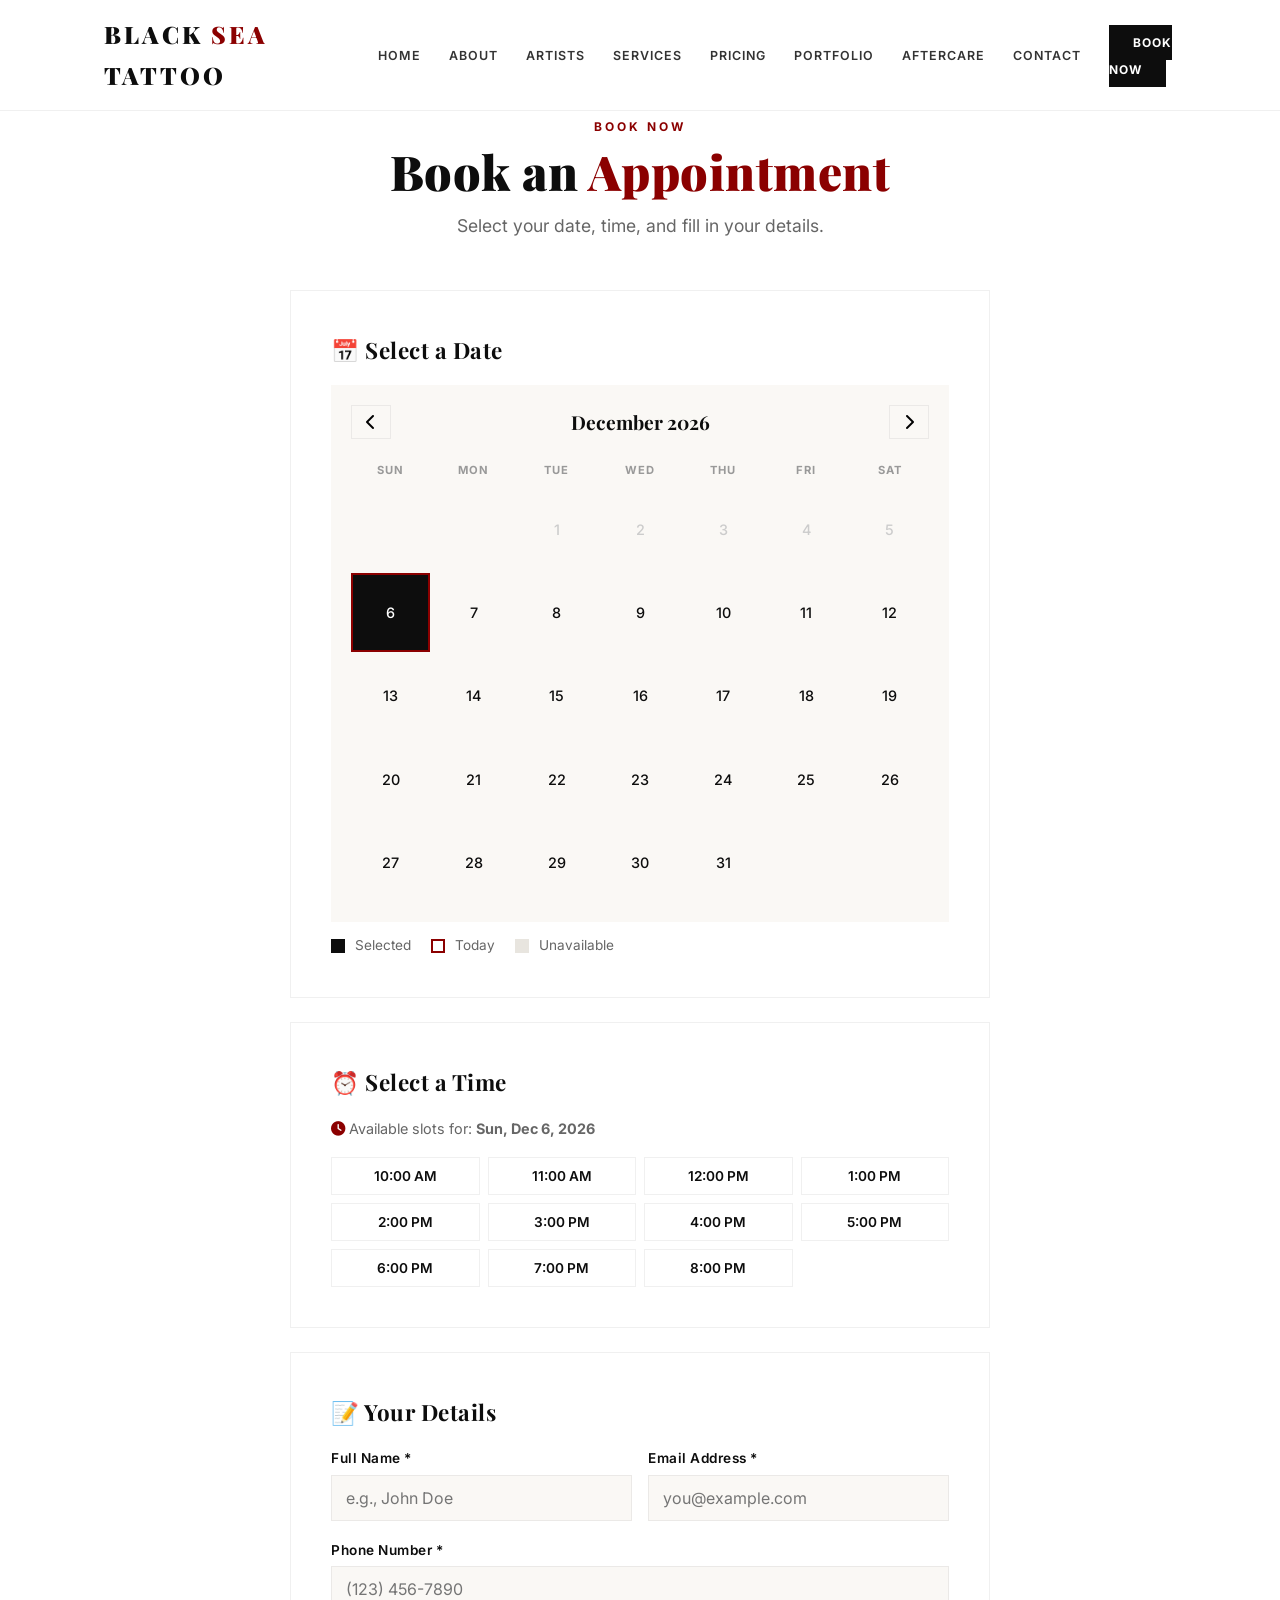
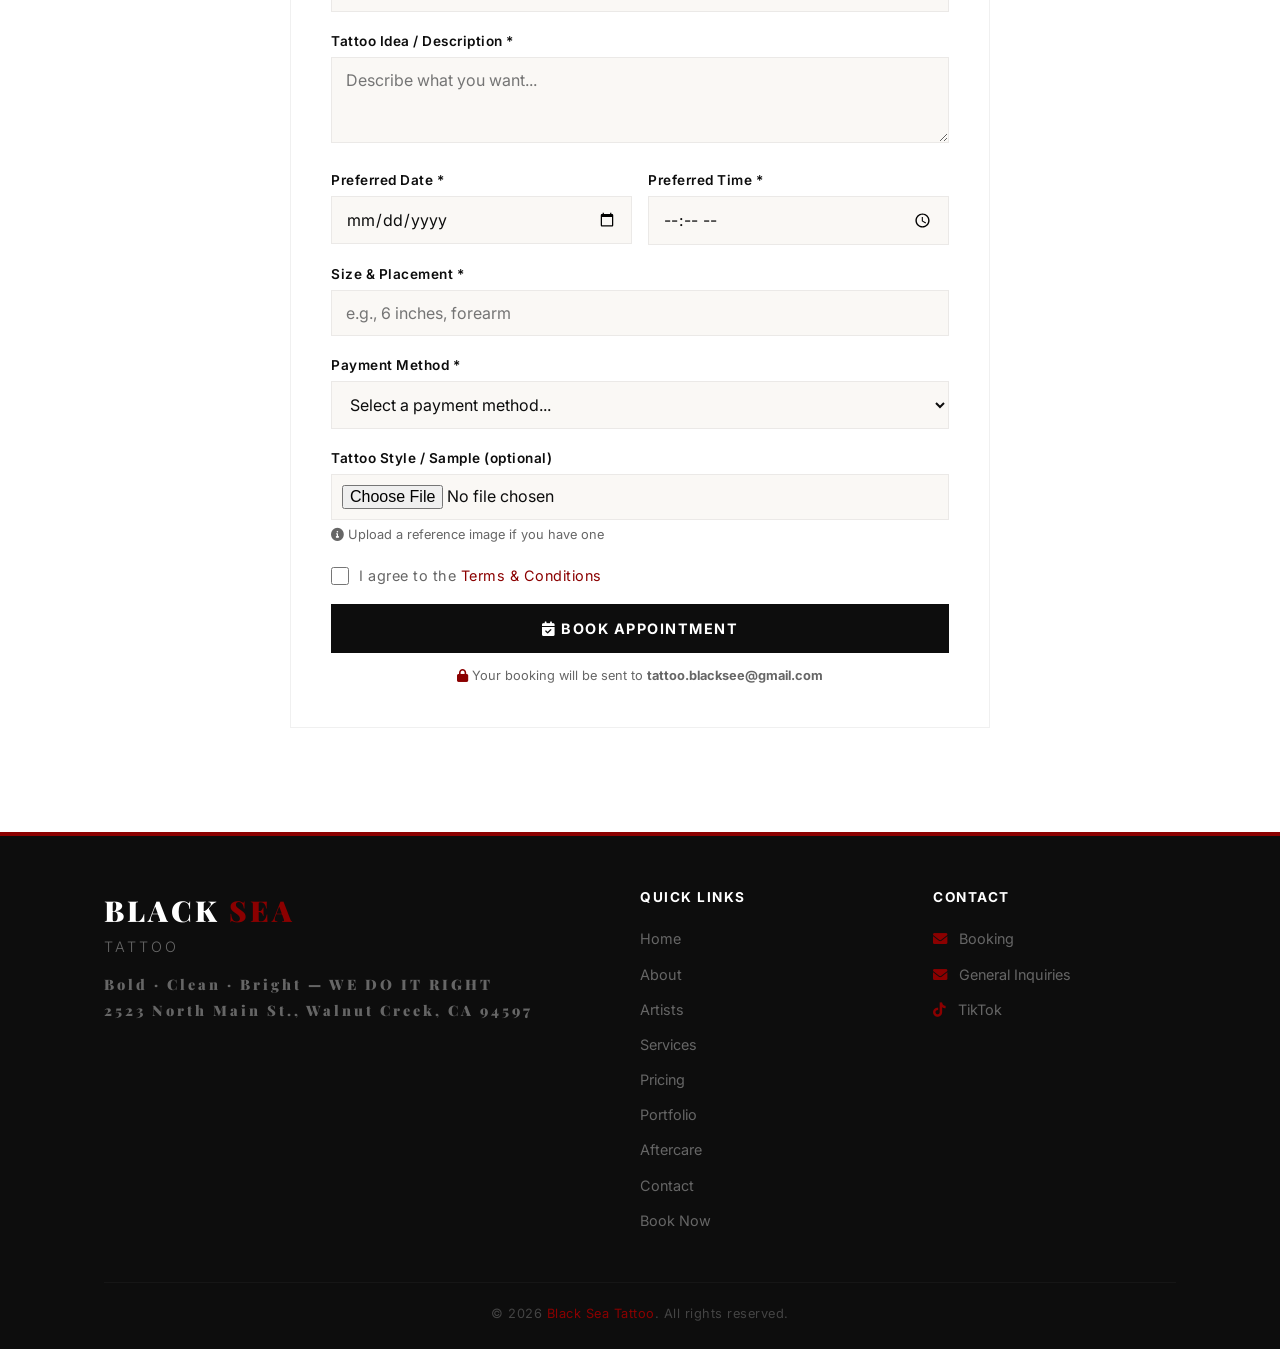
==== booking.html @ 34d273ac "Initial commit via Netlify [skip ci]" ====
<!DOCTYPE html>
<html lang="en">
<head>
    <meta charset="UTF-8" />
    <meta name="viewport" content="width=device-width, initial-scale=1.0" />
    <title>Black Sea Tattoo — Book Appointment</title>
    <link rel="stylesheet" href="https://cdnjs.cloudflare.com/ajax/libs/font-awesome/6.0.0-beta3/css/all.min.css" />
    <link rel="stylesheet" href="style.css" />
</head>
<body>

    <!-- ===== NAV ===== -->
    <nav>
        <div class="nav-container">
            <div class="nav-logo">BLACK <span>SEA</span> TATTOO</div>
            <button class="hamburger" id="hamburger" aria-label="Menu">
                <span></span><span></span><span></span>
            </button>
            <ul class="nav-links" id="navLinks">
                <li><a href="index.html">Home</a></li>
                <li><a href="about.html">About</a></li>
                <li><a href="artists.html">Artists</a></li>
                <li><a href="services.html">Services</a></li>
                <li><a href="pricing.html">Pricing</a></li>
                <li><a href="portfolio.html">Portfolio</a></li>
                <li><a href="aftercare.html">Aftercare</a></li>
                <li><a href="contact.html">Contact</a></li>
                <li><a href="booking.html" class="btn-nav">Book Now</a></li>
            </ul>
        </div>
    </nav>

    <!-- ===== BOOKING ===== -->
    <section style="padding-top:40px; min-height:70vh;">
        <div class="container">
            <div class="section-header">
                <span class="section-tag">Book Now</span>
                <h2 class="section-title">Book an <span>Appointment</span></h2>
                <p class="section-subtitle">Select your date, time, and fill in your details.</p>
            </div>

            <div class="booking-wrapper">
                <!-- Calendar -->
                <div class="booking-card">
                    <h3>📅 Select a Date</h3>
                    <div class="calendar-section">
                        <div class="calendar-header">
                            <button class="nav-btn" id="prevMonth"><i class="fas fa-chevron-left"></i></button>
                            <span class="month-year" id="monthYear">August 2026</span>
                            <button class="nav-btn" id="nextMonth"><i class="fas fa-chevron-right"></i></button>
                        </div>
                        <div class="calendar-grid" id="calendarGrid"></div>
                    </div>
                    <div style="margin-top:12px;">
                        <p style="color:#666; font-size:0.85rem; margin:0;">
                            <span style="display:inline-block; width:14px; height:14px; background:#0d0d0d; vertical-align:middle; margin-right:6px;"></span>
                            Selected
                            <span style="display:inline-block; width:14px; height:14px; border:2px solid #8b0000; vertical-align:middle; margin-left:16px; margin-right:6px;"></span>
                            Today
                            <span style="display:inline-block; width:14px; height:14px; background:#e8e5df; vertical-align:middle; margin-left:16px; margin-right:6px;"></span>
                            Unavailable
                        </p>
                    </div>
                </div>

                <!-- Time Slots -->
                <div class="booking-card">
                    <h3>⏰ Select a Time</h3>
                    <p style="color:#666; font-size:0.9rem; margin-bottom:12px;">
                        <i class="fas fa-clock" style="color:#8b0000;"></i>
                        Available slots for: <strong id="selectedDateDisplay">No date selected</strong>
                    </p>
                    <div id="timeSlotsContainer">
                        <div style="text-align:center; padding:20px; color:#999;">
                            <p style="margin:0;">Please select a date first</p>
                        </div>
                    </div>
                    <div class="confirmation-box" id="confirmationBox">
                        <div class="info">
                            <i class="fas fa-check-circle"></i>
                            <div class="details">
                                <strong id="confirmDate">—</strong> at <strong id="confirmTime">—</strong>
                                <span style="color:#666; font-size:0.85rem; display:block;">You've selected this slot</span>
                            </div>
                        </div>
                        <button class="btn-cancel" id="cancelBooking"><i class="fas fa-times"></i> Cancel</button>
                    </div>
                </div>

                <!-- Booking Form -->
                <form class="booking-card" id="bookingForm">
                    <h3>📝 Your Details</h3>

                    <div class="form-row">
                        <div class="form-group">
                            <label for="fullName">Full Name *</label>
                            <input type="text" id="fullName" placeholder="e.g., John Doe" required />
                        </div>
                        <div class="form-group">
                            <label for="email">Email Address *</label>
                            <input type="email" id="email" placeholder="you@example.com" required />
                        </div>
                    </div>

                    <div class="form-group">
                        <label for="phone">Phone Number *</label>
                        <input type="tel" id="phone" placeholder="(123) 456-7890" required />
                    </div>

                    <div class="form-group">
                        <label for="tattooIdea">Tattoo Idea / Description *</label>
                        <textarea id="tattooIdea" rows="3" placeholder="Describe what you want..." required></textarea>
                    </div>

                    <div class="form-row">
                        <div class="form-group">
                            <label for="preferredDate">Preferred Date *</label>
                            <input type="date" id="preferredDate" required />
                        </div>
                        <div class="form-group">
                            <label for="preferredTime">Preferred Time *</label>
                            <input type="time" id="preferredTime" required />
                        </div>
                    </div>

                    <div class="form-group">
                        <label for="sizePlacement">Size &amp; Placement *</label>
                        <input type="text" id="sizePlacement" placeholder="e.g., 6 inches, forearm" required />
                    </div>

                    <div class="form-group">
                        <label for="paymentMethod">Payment Method *</label>
                        <select id="paymentMethod" required>
                            <option value="">Select a payment method...</option>
                            <option value="Bank Transfer">Bank Transfer</option>
                            <option value="PayPal">PayPal</option>
                            <option value="Venmo">Venmo</option>
                            <option value="Cash App">Cash App</option>
                            <option value="Gift Card">Gift Card</option>
                        </select>
                    </div>

                    <div class="form-group" id="giftCardGroup" style="display:none;">
                        <label for="giftCardUpload">Upload Gift Card Image *</label>
                        <input type="file" id="giftCardUpload" accept="image/*" />
                        <p style="color:#666; font-size:0.8rem; margin-top:4px;">
                            <i class="fas fa-info-circle"></i> Please upload a clear photo of your gift card
                        </p>
                    </div>

                    <div class="form-group">
                        <label for="referenceUpload">Tattoo Style / Sample (optional)</label>
                        <input type="file" id="referenceUpload" accept="image/*" />
                        <p style="color:#666; font-size:0.8rem; margin-top:4px;">
                            <i class="fas fa-info-circle"></i> Upload a reference image if you have one
                        </p>
                    </div>

                    <div class="terms-check">
                        <input type="checkbox" id="terms" required />
                        <label for="terms">
                            I agree to the <a href="#">Terms &amp; Conditions</a>
                        </label>
                    </div>

                    <button type="submit" class="btn-primary" style="width:100%;">
                        <i class="fas fa-calendar-check"></i> Book Appointment
                    </button>

                    <p style="text-align:center; color:#666; font-size:0.8rem; margin-top:12px;">
                        <i class="fas fa-lock" style="color:#8b0000;"></i>
                        Your booking will be sent to <strong>tattoo.blacksee@gmail.com</strong>
                    </p>
                </form>
            </div>
        </div>
    </section>

    <!-- ===== FOOTER ===== -->
    <footer>
        <div class="container">
            <div class="footer-grid">
                <div>
                    <div class="footer-brand">
                        BLACK <span>SEA</span>
                        <span class="tagline">TATTOO</span>
                        <p>Bold · Clean · Bright — WE DO IT RIGHT<br />2523 North Main St., Walnut Creek, CA 94597</p>
                    </div>
                </div>
                <div>
                    <h4>Quick Links</h4>
                    <ul class="footer-links">
                        <li><a href="index.html">Home</a></li>
                        <li><a href="about.html">About</a></li>
                        <li><a href="artists.html">Artists</a></li>
                        <li><a href="services.html">Services</a></li>
                        <li><a href="pricing.html">Pricing</a></li>
                        <li><a href="portfolio.html">Portfolio</a></li>
                        <li><a href="aftercare.html">Aftercare</a></li>
                        <li><a href="contact.html">Contact</a></li>
                        <li><a href="booking.html">Book Now</a></li>
                    </ul>
                </div>
                <div>
                    <h4>Contact</h4>
                    <ul class="footer-links">
                        <li><a href="mailto:tattoo.blacksee@gmail.com"><i class="fas fa-envelope"></i> Booking</a></li>
                        <li><a href="mailto:donaldsd.cates@gmail.com"><i class="fas fa-envelope"></i> General Inquiries</a></li>
                        <li><a href="https://tiktok.com/@brandonbearrtattoos" target="_blank"><i class="fab fa-tiktok"></i> TikTok</a></li>
                    </ul>
                </div>
            </div>
            <div class="footer-bottom">
                &copy; 2026 <span>Black Sea Tattoo</span>. All rights reserved.
            </div>
        </div>
    </footer>

    <script src="script.js"></script>
</body>
</html>
---- style.css ----
/* ============================================================
   BLACK SEA TATTOO — PREMIUM STYLES
   White · Black · Dark Red (#8b0000)
   ============================================================ */

/* ===== GOOGLE FONTS ===== */
@import url('https://fonts.googleapis.com/css2?family=Playfair+Display:ital,wght@0,400;0,700;0,900;1,700&family=Inter:wght@300;400;500;600;700;800&display=swap');

/* ===== RESET & BASE ===== */
* {
    margin: 0;
    padding: 0;
    box-sizing: border-box;
}

html {
    scroll-behavior: smooth;
}

body {
    font-family: 'Inter', -apple-system, BlinkMacSystemFont, sans-serif;
    background: #ffffff;
    color: #1a1a1a;
    line-height: 1.7;
    padding-top: 72px;
    -webkit-font-smoothing: antialiased;
}

a {
    text-decoration: none;
    color: inherit;
    transition: all 0.3s ease;
}

img {
    max-width: 100%;
    display: block;
}

.container {
    max-width: 1120px;
    margin: 0 auto;
    padding: 0 24px;
}

/* ============================================================
   TYPOGRAPHY
   ============================================================ */

h1, h2, h3, h4, h5 {
    font-family: 'Playfair Display', Georgia, serif;
    font-weight: 700;
    letter-spacing: 0.5px;
}

.section-tag {
    font-size: 0.75rem;
    font-weight: 700;
    text-transform: uppercase;
    letter-spacing: 3px;
    color: #8b0000;
    display: inline-block;
    margin-bottom: 8px;
}

.section-title {
    font-size: 3rem;
    font-weight: 900;
    color: #0d0d0d;
    line-height: 1.1;
    margin-bottom: 12px;
}

.section-title span {
    color: #8b0000;
}

.section-subtitle {
    font-size: 1.1rem;
    color: #666;
    max-width: 580px;
    margin: 0 auto 48px;
    text-align: center;
    font-weight: 400;
    line-height: 1.8;
}

/* ============================================================
   BUTTONS
   ============================================================ */

.btn-primary {
    display: inline-block;
    background: #0d0d0d;
    color: #fff;
    padding: 16px 40px;
    border: none;
    border-radius: 0;
    font-family: 'Inter', sans-serif;
    font-weight: 700;
    font-size: 0.9rem;
    letter-spacing: 1.5px;
    text-transform: uppercase;
    cursor: pointer;
    transition: all 0.3s ease;
}

.btn-primary:hover {
    background: #8b0000;
    transform: translateY(-3px);
    box-shadow: 0 12px 40px rgba(139, 0, 0, 0.25);
}

.btn-secondary {
    display: inline-block;
    background: transparent;
    color: #0d0d0d;
    padding: 14px 36px;
    border: 2px solid #0d0d0d;
    border-radius: 0;
    font-family: 'Inter', sans-serif;
    font-weight: 700;
    font-size: 0.9rem;
    letter-spacing: 1.5px;
    text-transform: uppercase;
    cursor: pointer;
    transition: all 0.3s ease;
}

.btn-secondary:hover {
    background: #0d0d0d;
    color: #fff;
    transform: translateY(-3px);
}

.btn-outline-light {
    display: inline-block;
    background: transparent;
    color: #fff;
    padding: 12px 30px;
    border: 2px solid rgba(255,255,255,0.3);
    border-radius: 0;
    font-family: 'Inter', sans-serif;
    font-weight: 600;
    font-size: 0.85rem;
    letter-spacing: 1px;
    text-transform: uppercase;
    cursor: pointer;
    transition: all 0.3s ease;
}

.btn-outline-light:hover {
    background: #fff;
    color: #0d0d0d;
    border-color: #fff;
}

/* ============================================================
   NAVIGATION
   ============================================================ */

nav {
    position: fixed;
    top: 0;
    left: 0;
    width: 100%;
    background: rgba(255, 255, 255, 0.97);
    backdrop-filter: blur(12px);
    border-bottom: 1px solid rgba(0, 0, 0, 0.06);
    z-index: 1000;
    padding: 14px 0;
    transition: all 0.3s ease;
}

nav.scrolled {
    box-shadow: 0 4px 30px rgba(0, 0, 0, 0.06);
}

.nav-container {
    display: flex;
    justify-content: space-between;
    align-items: center;
    max-width: 1120px;
    margin: 0 auto;
    padding: 0 24px;
}

.nav-logo {
    font-family: 'Playfair Display', Georgia, serif;
    font-size: 1.5rem;
    font-weight: 900;
    color: #0d0d0d;
    letter-spacing: 3px;
}

.nav-logo span {
    color: #8b0000;
}

.nav-links {
    display: flex;
    gap: 28px;
    list-style: none;
    align-items: center;
}

.nav-links a {
    font-family: 'Inter', sans-serif;
    font-size: 0.78rem;
    font-weight: 600;
    color: #333;
    letter-spacing: 1px;
    text-transform: uppercase;
    transition: color 0.3s ease;
    position: relative;
}

.nav-links a::after {
    content: '';
    position: absolute;
    bottom: -4px;
    left: 0;
    width: 0;
    height: 2px;
    background: #8b0000;
    transition: width 0.3s ease;
}

.nav-links a:hover {
    color: #8b0000;
}

.nav-links a:hover::after {
    width: 100%;
}

.nav-links .btn-nav {
    background: #0d0d0d;
    color: #fff;
    padding: 10px 24px;
    border-radius: 0;
    font-weight: 700;
    font-size: 0.75rem;
    letter-spacing: 1px;
}

.nav-links .btn-nav::after {
    display: none;
}

.nav-links .btn-nav:hover {
    background: #8b0000;
    color: #fff;
}

.hamburger {
    display: none;
    flex-direction: column;
    gap: 5px;
    background: none;
    border: none;
    cursor: pointer;
    padding: 4px;
}

.hamburger span {
    width: 28px;
    height: 2px;
    background: #0d0d0d;
    border-radius: 2px;
    transition: all 0.3s ease;
}

.hamburger.active span:nth-child(1) {
    transform: rotate(45deg) translate(5px, 5px);
}

.hamburger.active span:nth-child(2) {
    opacity: 0;
}

.hamburger.active span:nth-child(3) {
    transform: rotate(-45deg) translate(5px, -5px);
}

/* ============================================================
   HERO
   ============================================================ */

#hero {
    min-height: 85vh;
    display: flex;
    align-items: center;
    text-align: center;
    background: #ffffff;
    padding: 40px 0;
    position: relative;
}

#hero .hero-content {
    max-width: 800px;
    margin: 0 auto;
}

#hero .hero-badge {
    display: inline-block;
    font-size: 0.7rem;
    font-weight: 700;
    text-transform: uppercase;
    letter-spacing: 4px;
    color: #8b0000;
    border: 1px solid rgba(139, 0, 0, 0.15);
    padding: 6px 20px;
    margin-bottom: 24px;
}

#hero .brand {
    font-family: 'Playfair Display', Georgia, serif;
    font-size: 6rem;
    font-weight: 900;
    color: #0d0d0d;
    letter-spacing: 8px;
    line-height: 1;
}

#hero .brand span {
    color: #8b0000;
}

#hero .sub-brand {
    font-family: 'Playfair Display', Georgia, serif;
    font-size: 1.6rem;
    color: #666;
    letter-spacing: 12px;
    font-weight: 300;
    margin-top: 4px;
}

#hero .tagline {
    font-family: 'Playfair Display', Georgia, serif;
    font-size: 1.8rem;
    color: #0d0d0d;
    margin-top: 20px;
    font-weight: 700;
    letter-spacing: 2px;
}

#hero .tagline span {
    color: #8b0000;
}

#hero .info-line {
    font-size: 1.05rem;
    color: #555;
    margin-top: 10px;
    letter-spacing: 1px;
    font-weight: 400;
}

#hero .info-line i {
    color: #8b0000;
    margin-right: 6px;
}

#hero .info-line .separator {
    margin: 0 12px;
    color: #ccc;
}

#hero .hero-actions {
    margin-top: 36px;
    display: flex;
    gap: 16px;
    justify-content: center;
    flex-wrap: wrap;
}

/* ============================================================
   SECTIONS
   ============================================================ */

section {
    padding: 80px 0;
}

section.alt-bg {
    background: #faf8f5;
}

.section-header {
    text-align: center;
    margin-bottom: 48px;
}

.section-header .section-tag {
    color: #8b0000;
}

.section-header .section-title {
    margin-bottom: 12px;
}

.section-header .section-subtitle {
    margin: 0 auto;
}

/* ============================================================
   ABOUT
   ============================================================ */

.about-grid {
    display: grid;
    grid-template-columns: 1fr 1fr;
    gap: 60px;
    align-items: center;
}

.about-image img {
    width: 100%;
    border-radius: 8px;
    box-shadow: 0 20px 60px rgba(0, 0, 0, 0.06);
}

.about-text h3 {
    font-size: 1.8rem;
    color: #0d0d0d;
    margin-bottom: 16px;
}

.about-text p {
    color: #555;
    font-size: 1.05rem;
    line-height: 1.9;
    margin-bottom: 16px;
}

.about-text .highlight {
    color: #8b0000;
    font-weight: 700;
}

.about-text .about-location {
    background: #faf8f5;
    padding: 20px 24px;
    border-left: 4px solid #8b0000;
    margin-top: 20px;
}

.about-text .about-location p {
    margin-bottom: 0;
    font-size: 0.95rem;
    color: #444;
}

/* ============================================================
   ARTISTS
   ============================================================ */

.artist-profile {
    display: grid;
    grid-template-columns: 1fr 1.5fr;
    gap: 50px;
    max-width: 980px;
    margin: 0 auto;
    background: #ffffff;
    padding: 48px;
    border-radius: 12px;
    box-shadow: 0 4px 30px rgba(0, 0, 0, 0.04);
    border: 1px solid rgba(0, 0, 0, 0.04);
}

.artist-image {
    position: relative;
}

.artist-image img {
    width: 100%;
    border-radius: 8px;
    border: 3px solid #0d0d0d;
}

.artist-image .tiktok-link {
    position: absolute;
    bottom: 16px;
    right: 16px;
    background: #0d0d0d;
    color: #fff;
    padding: 10px 18px;
    font-size: 0.85rem;
    font-weight: 600;
    display: flex;
    align-items: center;
    gap: 8px;
    border-radius: 4px;
    transition: all 0.3s ease;
}

.artist-image .tiktok-link:hover {
    background: #8b0000;
    transform: scale(1.05);
}

.artist-info h3 {
    font-size: 2.2rem;
    color: #0d0d0d;
    margin-bottom: 2px;
}

.artist-info .title {
    color: #8b0000;
    font-weight: 600;
    font-size: 1rem;
    letter-spacing: 1px;
    margin-bottom: 16px;
    display: block;
}

.artist-info p {
    color: #555;
    font-size: 1rem;
    line-height: 1.8;
    margin-bottom: 12px;
}

.artist-info .bio-section {
    margin-top: 16px;
    padding-top: 16px;
    border-top: 1px solid #eee;
}

.artist-info .bio-section h4 {
    font-family: 'Inter', sans-serif;
    font-size: 0.85rem;
    font-weight: 700;
    color: #8b0000;
    text-transform: uppercase;
    letter-spacing: 1px;
    margin-bottom: 4px;
}

/* ============================================================
   SERVICES
   ============================================================ */

.services-grid {
    display: grid;
    grid-template-columns: repeat(auto-fit, minmax(200px, 1fr));
    gap: 24px;
}

.service-card {
    background: #ffffff;
    padding: 32px 24px;
    border: 1px solid rgba(0, 0, 0, 0.06);
    text-align: center;
    transition: all 0.3s ease;
}

.service-card:hover {
    border-color: #8b0000;
    transform: translateY(-6px);
    box-shadow: 0 12px 40px rgba(0, 0, 0, 0.04);
}

.service-card .icon {
    font-size: 2.5rem;
    display: block;
    margin-bottom: 12px;
}

.service-card h4 {
    font-family: 'Inter', sans-serif;
    font-size: 1rem;
    font-weight: 700;
    color: #0d0d0d;
    letter-spacing: 0.5px;
}

.service-card p {
    color: #666;
    font-size: 0.9rem;
    margin-top: 4px;
}

/* ============================================================
   PRICING
   ============================================================ */

.pricing-grid {
    display: grid;
    grid-template-columns: repeat(auto-fit, minmax(240px, 1fr));
    gap: 16px;
    max-width: 900px;
    margin: 0 auto;
}

.pricing-item {
    display: flex;
    justify-content: space-between;
    align-items: center;
    padding: 18px 24px;
    background: #ffffff;
    border: 1px solid rgba(0, 0, 0, 0.06);
    transition: all 0.3s ease;
}

.pricing-item:hover {
    border-color: #8b0000;
    background: #faf8f5;
}

.pricing-item .service-name {
    font-weight: 600;
    color: #0d0d0d;
    font-size: 0.95rem;
}

.pricing-item .service-price {
    font-weight: 700;
    color: #8b0000;
    font-size: 1.05rem;
    font-family: 'Playfair Display', Georgia, serif;
}

.pricing-item.featured {
    border-color: #8b0000;
    border-width: 2px;
    background: #faf8f5;
}

.pricing-item.featured .service-name {
    font-weight: 700;
}

.pricing-note {
    text-align: center;
    margin-top: 32px;
    padding: 24px;
    background: #faf8f5;
    border-left: 4px solid #8b0000;
}

.pricing-note p {
    color: #555;
    font-size: 0.95rem;
    margin: 0;
}

.pricing-note i {
    color: #8b0000;
    margin-right: 8px;
}

/* ============================================================
   PORTFOLIO
   ============================================================ */

.portfolio-grid {
    display: grid;
    grid-template-columns: repeat(auto-fit, minmax(220px, 1fr));
    gap: 16px;
}

.portfolio-item {
    aspect-ratio: 1;
    background: #f0eee9;
    border-radius: 8px;
    overflow: hidden;
    position: relative;
    cursor: pointer;
    transition: all 0.3s ease;
}

.portfolio-item img {
    width: 100%;
    height: 100%;
    object-fit: cover;
    transition: transform 0.3s ease;
}

.portfolio-item:hover img {
    transform: scale(1.04);
}

.portfolio-item .overlay {
    position: absolute;
    top: 0;
    left: 0;
    width: 100%;
    height: 100%;
    background: rgba(13, 13, 13, 0.4);
    opacity: 0;
    transition: opacity 0.3s ease;
    display: flex;
    align-items: center;
    justify-content: center;
}

.portfolio-item:hover .overlay {
    opacity: 1;
}

.portfolio-item .overlay i {
    color: #fff;
    font-size: 2rem;
}

.portfolio-item .placeholder {
    width: 100%;
    height: 100%;
    display: flex;
    align-items: center;
    justify-content: center;
    color: #999;
    font-size: 0.9rem;
    font-weight: 600;
}

/* ============================================================
   AFTERCARE
   ============================================================ */

.aftercare-grid {
    display: grid;
    grid-template-columns: 1fr 1fr;
    gap: 30px;
    max-width: 900px;
    margin: 0 auto;
}

.aftercare-box {
    background: #ffffff;
    padding: 32px;
    border: 1px solid rgba(0, 0, 0, 0.06);
}

.aftercare-box h4 {
    font-size: 1.2rem;
    color: #0d0d0d;
    margin-bottom: 12px;
    font-family: 'Playfair Display', Georgia, serif;
}

.aftercare-box ul {
    list-style: none;
    padding: 0;
}

.aftercare-box ul li {
    padding: 8px 0;
    color: #555;
    font-size: 0.95rem;
    border-bottom: 1px solid rgba(0, 0, 0, 0.04);
}

.aftercare-box ul li:last-child {
    border-bottom: none;
}

.aftercare-box ul li::before {
    content: "▸ ";
    color: #8b0000;
    font-weight: 700;
}

.aftercare-box .warning {
    color: #8b0000;
    font-weight: 700;
}

.aftercare-box.full-width {
    grid-column: 1 / -1;
}

.aftercare-box.warning-box {
    border-left: 4px solid #8b0000;
    background: #faf8f5;
}

/* ============================================================
   CONTACT
   ============================================================ */

.contact-grid {
    display: grid;
    grid-template-columns: 1fr 1fr;
    gap: 50px;
    max-width: 900px;
    margin: 0 auto;
}

.contact-info h3 {
    font-size: 1.6rem;
    color: #0d0d0d;
    margin-bottom: 16px;
}

.contact-info p {
    color: #555;
    font-size: 1.05rem;
    margin-bottom: 10px;
}

.contact-info i {
    color: #8b0000;
    width: 28px;
}

.contact-info .address-box {
    background: #faf8f5;
    padding: 20px 24px;
    border-left: 4px solid #8b0000;
    margin-top: 20px;
}

.contact-info .address-box p {
    margin-bottom: 2px;
    font-size: 0.95rem;
}

.contact-info .social-link {
    display: inline-flex;
    align-items: center;
    gap: 8px;
    color: #0d0d0d;
    font-weight: 600;
    margin-top: 4px;
    transition: color 0.3s ease;
}

.contact-info .social-link:hover {
    color: #8b0000;
}

.contact-form input,
.contact-form textarea {
    width: 100%;
    padding: 14px 16px;
    background: #faf8f5;
    border: 1px solid rgba(0, 0, 0, 0.06);
    border-radius: 0;
    color: #0d0d0d;
    font-size: 1rem;
    margin-bottom: 14px;
    font-family: 'Inter', sans-serif;
    transition: border-color 0.3s ease;
}

.contact-form input:focus,
.contact-form textarea:focus {
    outline: none;
    border-color: #8b0000;
}

.contact-form textarea {
    min-height: 130px;
    resize: vertical;
}

/* ============================================================
   BOOKING
   ============================================================ */

.booking-wrapper {
    max-width: 700px;
    margin: 0 auto;
}

.booking-card {
    background: #ffffff;
    padding: 40px;
    border: 1px solid rgba(0, 0, 0, 0.06);
    margin-bottom: 24px;
}

.booking-card h3 {
    font-family: 'Playfair Display', Georgia, serif;
    font-size: 1.4rem;
    color: #0d0d0d;
    margin-bottom: 16px;
}

.booking-card .form-group {
    margin-bottom: 18px;
}

.booking-card label {
    display: block;
    font-family: 'Inter', sans-serif;
    font-weight: 600;
    font-size: 0.85rem;
    color: #0d0d0d;
    margin-bottom: 4px;
    letter-spacing: 0.5px;
}

.booking-card input,
.booking-card select,
.booking-card textarea {
    width: 100%;
    padding: 12px 14px;
    background: #faf8f5;
    border: 1px solid rgba(0, 0, 0, 0.06);
    border-radius: 0;
    color: #0d0d0d;
    font-size: 1rem;
    font-family: 'Inter', sans-serif;
    transition: border-color 0.3s ease;
}

.booking-card input:focus,
.booking-card select:focus,
.booking-card textarea:focus {
    outline: none;
    border-color: #8b0000;
}

.booking-card input[type="file"] {
    padding: 10px;
    background: #faf8f5;
}

.booking-card .form-row {
    display: grid;
    grid-template-columns: 1fr 1fr;
    gap: 16px;
}

.booking-card .terms-check {
    display: flex;
    align-items: center;
    gap: 10px;
    margin: 16px 0;
}

.booking-card .terms-check input[type="checkbox"] {
    width: 18px;
    height: 18px;
    accent-color: #8b0000;
    margin: 0;
}

.booking-card .terms-check label {
    font-weight: 400;
    font-size: 0.9rem;
    color: #666;
    margin: 0;
}

.booking-card .terms-check label a {
    color: #8b0000;
}

.booking-card .btn-primary {
    width: 100%;
    text-align: center;
}

/* ============================================================
   CALENDAR
   ============================================================ */

.calendar-section {
    background: #faf8f5;
    padding: 20px;
}

.calendar-header {
    display: flex;
    justify-content: space-between;
    align-items: center;
    margin-bottom: 16px;
}

.calendar-header .month-year {
    font-family: 'Playfair Display', Georgia, serif;
    font-size: 1.2rem;
    font-weight: 700;
    color: #0d0d0d;
}

.calendar-header .nav-btn {
    background: none;
    border: 1px solid rgba(0, 0, 0, 0.06);
    padding: 6px 14px;
    cursor: pointer;
    transition: all 0.3s ease;
    font-size: 1rem;
    font-family: 'Inter', sans-serif;
}

.calendar-header .nav-btn:hover {
    border-color: #8b0000;
    color: #8b0000;
}

.calendar-grid {
    display: grid;
    grid-template-columns: repeat(7, 1fr);
    gap: 4px;
}

.calendar-grid .day-name {
    text-align: center;
    font-size: 0.7rem;
    font-weight: 700;
    color: #999;
    padding: 6px 0;
    text-transform: uppercase;
    letter-spacing: 1px;
    font-family: 'Inter', sans-serif;
}

.calendar-grid .day-btn {
    aspect-ratio: 1;
    border: none;
    border-radius: 0;
    background: transparent;
    color: #0d0d0d;
    font-weight: 500;
    cursor: pointer;
    transition: all 0.2s ease;
    font-size: 0.9rem;
    display: flex;
    align-items: center;
    justify-content: center;
    font-family: 'Inter', sans-serif;
}

.calendar-grid .day-btn:hover:not(.empty):not(.disabled) {
    background: #e8e5df;
}

.calendar-grid .day-btn.empty {
    cursor: default;
}

.calendar-grid .day-btn.disabled {
    color: #ccc;
    cursor: not-allowed;
}

.calendar-grid .day-btn.selected {
    background: #0d0d0d;
    color: #fff;
}

.calendar-grid .day-btn.today {
    border: 2px solid #8b0000;
}

/* ============================================================
   TIME SLOTS
   ============================================================ */

.time-slots {
    display: grid;
    grid-template-columns: repeat(4, 1fr);
    gap: 8px;
    margin-top: 16px;
}

.time-btn {
    padding: 10px;
    border: 1px solid rgba(0, 0, 0, 0.06);
    background: #ffffff;
    color: #0d0d0d;
    font-weight: 600;
    font-size: 0.85rem;
    cursor: pointer;
    transition: all 0.3s ease;
    font-family: 'Inter', sans-serif;
}

.time-btn:hover:not(.blocked):not(.selected-time) {
    border-color: #8b0000;
    background: #faf8f5;
}

.time-btn.blocked {
    opacity: 0.3;
    cursor: not-allowed;
    text-decoration: line-through;
}

.time-btn.selected-time {
    background: #0d0d0d;
    color: #fff;
    border-color: #0d0d0d;
}

/* ============================================================
   CONFIRMATION
   ============================================================ */

.confirmation-box {
    margin-top: 20px;
    padding: 16px 20px;
    background: #f0f7f0;
    border: 1px solid #22c55e;
    display: none;
    align-items: center;
    justify-content: space-between;
    flex-wrap: wrap;
    gap: 12px;
}

.confirmation-box.show {
    display: flex;
}

.confirmation-box .info {
    display: flex;
    align-items: center;
    gap: 12px;
}

.confirmation-box .info i {
    color: #22c55e;
    font-size: 1.2rem;
}

.confirmation-box .info .details {
    font-size: 0.95rem;
}

.confirmation-box .info .details strong {
    color: #0d0d0d;
}

.confirmation-box .btn-cancel {
    background: #f0f0f0;
    border: none;
    color: #8b0000;
    padding: 6px 18px;
    font-size: 0.8rem;
    font-weight: 600;
    cursor: pointer;
    transition: all 0.3s ease;
    font-family: 'Inter', sans-serif;
}

.confirmation-box .btn-cancel:hover {
    background: #e0e0e0;
}

/* ============================================================
   FOOTER
   ============================================================ */

footer {
    background: #0d0d0d;
    padding: 50px 0 24px;
    border-top: 4px solid #8b0000;
}

.footer-grid {
    display: grid;
    grid-template-columns: 2fr 1fr 1fr;
    gap: 50px;
    margin-bottom: 40px;
}

.footer-brand {
    font-family: 'Playfair Display', Georgia, serif;
    font-size: 1.8rem;
    font-weight: 900;
    color: #fff;
    letter-spacing: 3px;
}

.footer-brand span {
    color: #8b0000;
}

.footer-brand .tagline {
    font-size: 0.9rem;
    color: #666;
    font-weight: 300;
    display: block;
    letter-spacing: 3px;
    font-family: 'Inter', sans-serif;
}

.footer-brand p {
    color: #666;
    font-size: 0.9rem;
    margin-top: 12px;
    line-height: 1.8;
}

footer h4 {
    font-family: 'Inter', sans-serif;
    font-size: 0.85rem;
    font-weight: 700;
    color: #fff;
    text-transform: uppercase;
    letter-spacing: 1.5px;
    margin-bottom: 16px;
}

.footer-links {
    list-style: none;
}

.footer-links li {
    margin-bottom: 8px;
}

.footer-links a {
    color: #666;
    font-size: 0.9rem;
    transition: color 0.3s ease;
}

.footer-links a:hover {
    color: #8b0000;
}

.footer-links a i {
    margin-right: 8px;
    color: #8b0000;
}

.footer-bottom {
    border-top: 1px solid rgba(255, 255, 255, 0.04);
    padding-top: 20px;
    text-align: center;
    color: #444;
    font-size: 0.8rem;
    letter-spacing: 0.5px;
}

.footer-bottom span {
    color: #8b0000;
}

/* ============================================================
   RESPONSIVE
   ============================================================ */

@media (max-width: 992px) {
    .about-grid {
        grid-template-columns: 1fr;
        gap: 40px;
    }

    .artist-profile {
        grid-template-columns: 1fr;
        padding: 32px;
    }

    .artist-image img {
        max-width: 400px;
        margin: 0 auto;
    }
}

@media (max-width: 768px) {
    body {
        padding-top: 64px;
    }

    .nav-links {
        display: none;
        flex-direction: column;
        background: #ffffff;
        position: absolute;
        top: 64px;
        left: 0;
        width: 100%;
        padding: 24px;
        border-bottom: 1px solid rgba(0, 0, 0, 0.06);
        gap: 16px;
        text-align: center;
    }

    .nav-links.open {
        display: flex;
    }

    .hamburger {
        display: flex;
    }

    #hero .brand {
        font-size: 3.6rem;
        letter-spacing: 4px;
    }

    #hero .sub-brand {
        font-size: 1.2rem;
        letter-spacing: 8px;
    }

    #hero .tagline {
        font-size: 1.3rem;
    }

    .section-title {
        font-size: 2.2rem;
    }

    .artist-profile {
        padding: 24px;
    }

    .artist-info h3 {
        font-size: 1.8rem;
    }

    .contact-grid {
        grid-template-columns: 1fr;
        gap: 30px;
    }

    .aftercare-grid {
        grid-template-columns: 1fr;
    }

    .aftercare-box.full-width {
        grid-column: 1;
    }

    .footer-grid {
        grid-template-columns: 1fr;
        gap: 30px;
    }

    .booking-card {
        padding: 24px;
    }

    .booking-card .form-row {
        grid-template-columns: 1fr;
    }

    .time-slots {
        grid-template-columns: repeat(3, 1fr);
    }

    .pricing-grid {
        grid-template-columns: 1fr;
    }

    .portfolio-grid {
        grid-template-columns: repeat(3, 1fr);
    }

    #hero .info-line {
        font-size: 0.9rem;
    }

    #hero .info-line .separator {
        display: none;
    }

    .section-subtitle {
        font-size: 1rem;
        padding: 0 16px;
    }
}

@media (max-width: 480px) {
    #hero .brand {
        font-size: 2.6rem;
        letter-spacing: 2px;
    }

    #hero .tagline {
        font-size: 1.1rem;
    }

    .section-title {
        font-size: 1.8rem;
    }

    .time-slots {
        grid-template-columns: repeat(2, 1fr);
    }

    .portfolio-grid {
        grid-template-columns: repeat(2, 1fr);
    }

    .btn-primary,
    .btn-secondary {
        width: 100%;
        text-align: center;
    }

    .hero-actions {
        flex-direction: column;
        align-items: center;
        width: 100%;
    }

    .booking-card {
        padding: 16px;
    }

    .about-text h3 {
        font-size: 1.4rem;
    }

    .artist-info h3 {
        font-size: 1.5rem;
    }

    .contact-info h3 {
        font-size: 1.3rem;
    }

    footer .footer-brand {
        font-size: 1.4rem;
    }
}
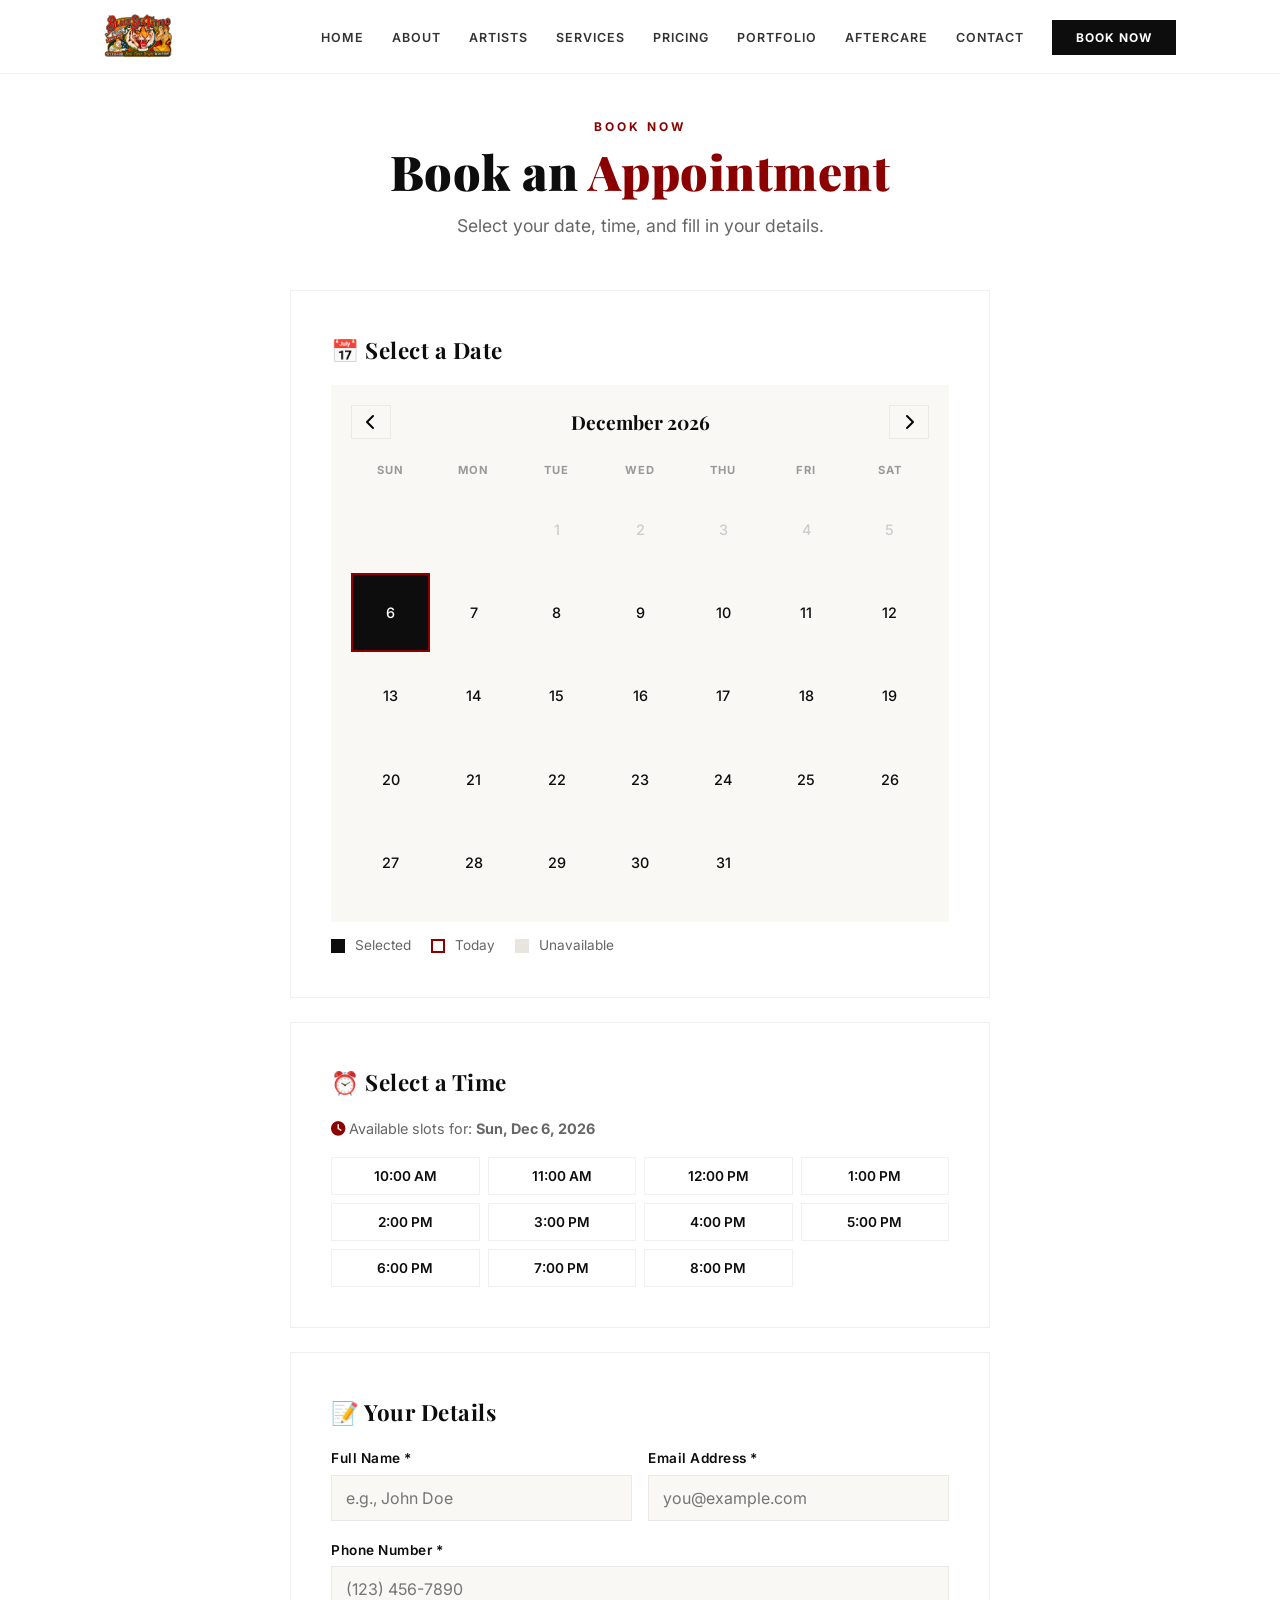
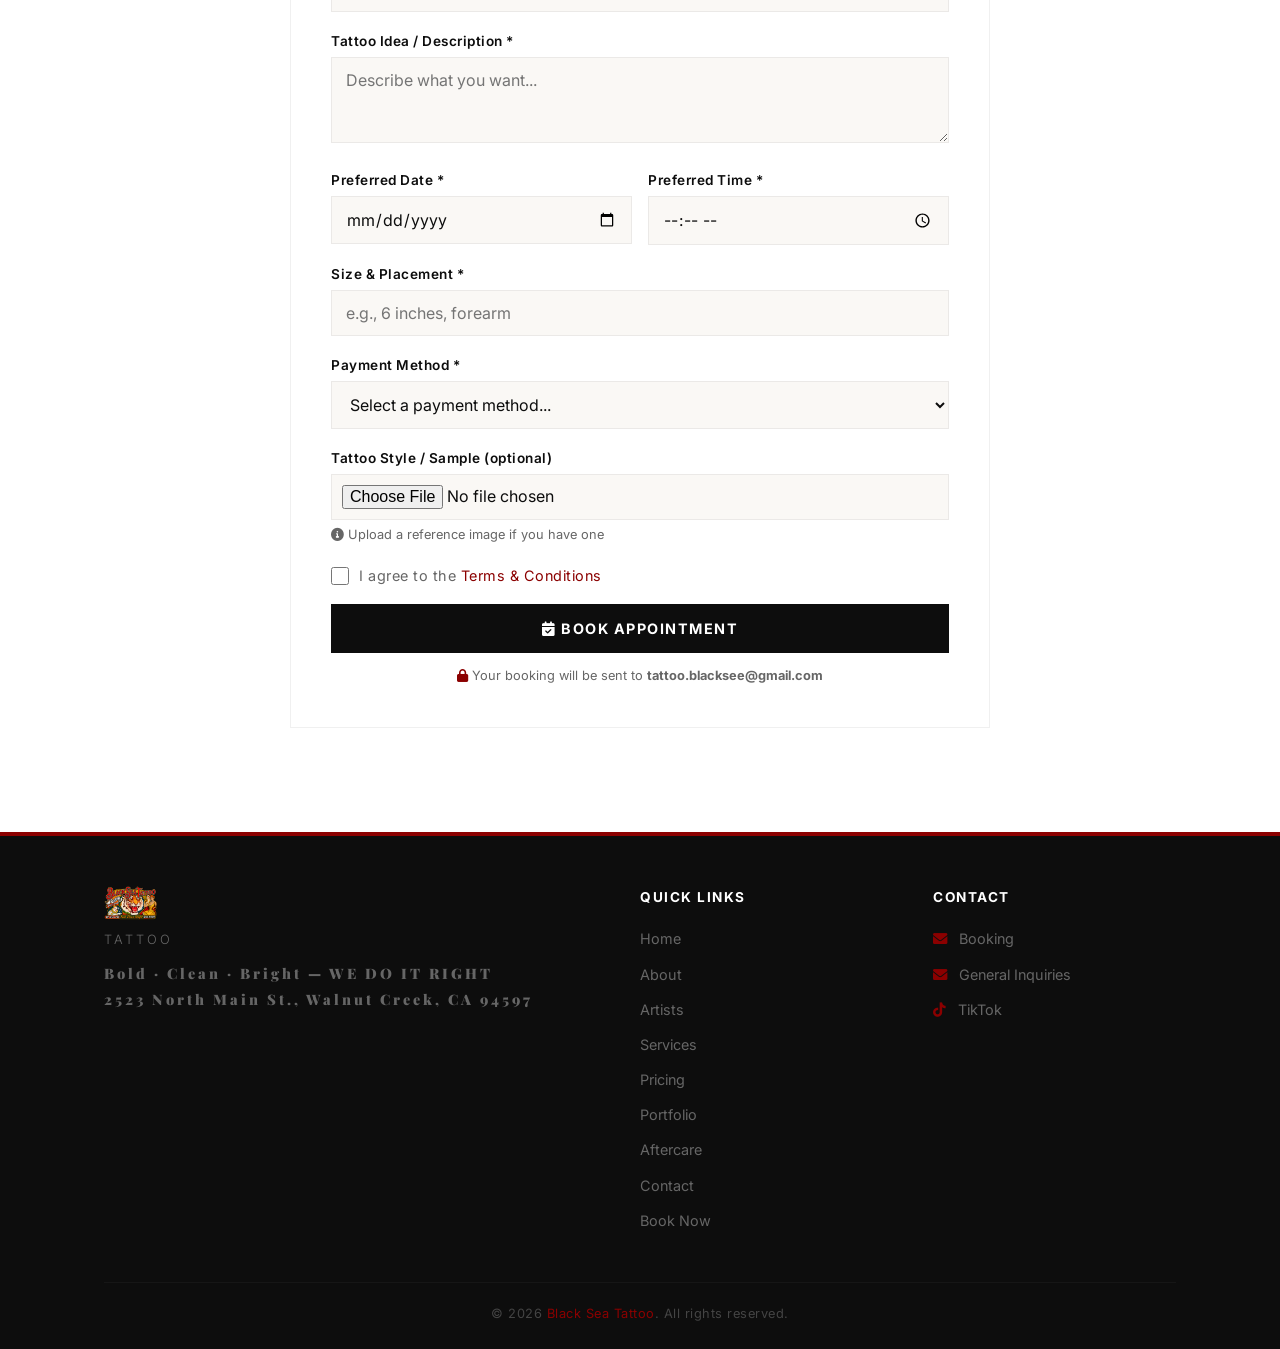
==== commit 2cb1ba4a: "Update booking form with name attributes" ====
--- a/booking.html
+++ b/booking.html
@@ -12,7 +12,9 @@
     <!-- ===== NAV ===== -->
     <nav>
         <div class="nav-container">
-            <div class="nav-logo">BLACK <span>SEA</span> TATTOO</div>
+            <div class="nav-logo">
+                <img src="assets/images/logo.png" alt="Black Sea Tattoo" style="height:45px; width:auto;" />
+            </div>
             <button class="hamburger" id="hamburger" aria-label="Menu">
                 <span></span><span></span><span></span>
             </button>
@@ -40,6 +42,7 @@
             </div>
 
             <div class="booking-wrapper">
+
                 <!-- Calendar -->
                 <div class="booking-card">
                     <h3>📅 Select a Date</h3>
@@ -87,50 +90,52 @@
                     </div>
                 </div>
 
-                <!-- Booking Form -->
-                <form class="booking-card" id="bookingForm">
-                    <h3>📝 Your Details</h3>
+                <!-- ===== BOOKING FORM ===== -->
+                <form class="booking-card" id="bookingForm" name="booking" method="POST" data-netlify="true">
+                    <input type="hidden" name="form-name" value="booking" />
+
+                    <h3 style="font-family:'Playfair Display',Georgia,serif; color:#0d0d0d; margin-bottom:16px;">📝 Your Details</h3>
 
                     <div class="form-row">
                         <div class="form-group">
                             <label for="fullName">Full Name *</label>
-                            <input type="text" id="fullName" placeholder="e.g., John Doe" required />
+                            <input type="text" id="fullName" name="fullName" placeholder="e.g., John Doe" required />
                         </div>
                         <div class="form-group">
                             <label for="email">Email Address *</label>
-                            <input type="email" id="email" placeholder="you@example.com" required />
+                            <input type="email" id="email" name="email" placeholder="you@example.com" required />
                         </div>
                     </div>
 
                     <div class="form-group">
                         <label for="phone">Phone Number *</label>
-                        <input type="tel" id="phone" placeholder="(123) 456-7890" required />
+                        <input type="tel" id="phone" name="phone" placeholder="(123) 456-7890" required />
                     </div>
 
                     <div class="form-group">
                         <label for="tattooIdea">Tattoo Idea / Description *</label>
-                        <textarea id="tattooIdea" rows="3" placeholder="Describe what you want..." required></textarea>
+                        <textarea id="tattooIdea" name="tattooIdea" rows="3" placeholder="Describe what you want..." required></textarea>
                     </div>
 
                     <div class="form-row">
                         <div class="form-group">
                             <label for="preferredDate">Preferred Date *</label>
-                            <input type="date" id="preferredDate" required />
+                            <input type="date" id="preferredDate" name="preferredDate" required />
                         </div>
                         <div class="form-group">
                             <label for="preferredTime">Preferred Time *</label>
-                            <input type="time" id="preferredTime" required />
+                            <input type="time" id="preferredTime" name="preferredTime" required />
                         </div>
                     </div>
 
                     <div class="form-group">
                         <label for="sizePlacement">Size &amp; Placement *</label>
-                        <input type="text" id="sizePlacement" placeholder="e.g., 6 inches, forearm" required />
+                        <input type="text" id="sizePlacement" name="sizePlacement" placeholder="e.g., 6 inches, forearm" required />
                     </div>
 
                     <div class="form-group">
                         <label for="paymentMethod">Payment Method *</label>
-                        <select id="paymentMethod" required>
+                        <select id="paymentMethod" name="paymentMethod" required>
                             <option value="">Select a payment method...</option>
                             <option value="Bank Transfer">Bank Transfer</option>
                             <option value="PayPal">PayPal</option>
@@ -140,24 +145,26 @@
                         </select>
                     </div>
 
+                    <!-- Gift Card Upload -->
                     <div class="form-group" id="giftCardGroup" style="display:none;">
                         <label for="giftCardUpload">Upload Gift Card Image *</label>
-                        <input type="file" id="giftCardUpload" accept="image/*" />
+                        <input type="file" id="giftCardUpload" name="giftCardUpload" accept="image/*" />
                         <p style="color:#666; font-size:0.8rem; margin-top:4px;">
                             <i class="fas fa-info-circle"></i> Please upload a clear photo of your gift card
                         </p>
                     </div>
 
+                    <!-- Reference Upload -->
                     <div class="form-group">
                         <label for="referenceUpload">Tattoo Style / Sample (optional)</label>
-                        <input type="file" id="referenceUpload" accept="image/*" />
+                        <input type="file" id="referenceUpload" name="referenceUpload" accept="image/*" />
                         <p style="color:#666; font-size:0.8rem; margin-top:4px;">
                             <i class="fas fa-info-circle"></i> Upload a reference image if you have one
                         </p>
                     </div>
 
                     <div class="terms-check">
-                        <input type="checkbox" id="terms" required />
+                        <input type="checkbox" id="terms" name="terms" required />
                         <label for="terms">
                             I agree to the <a href="#">Terms &amp; Conditions</a>
                         </label>
@@ -172,6 +179,7 @@
                         Your booking will be sent to <strong>tattoo.blacksee@gmail.com</strong>
                     </p>
                 </form>
+
             </div>
         </div>
     </section>
@@ -182,9 +190,12 @@
             <div class="footer-grid">
                 <div>
                     <div class="footer-brand">
-                        BLACK <span>SEA</span>
-                        <span class="tagline">TATTOO</span>
-                        <p>Bold · Clean · Bright — WE DO IT RIGHT<br />2523 North Main St., Walnut Creek, CA 94597</p>
+                        <img src="assets/images/logo.png" alt="Black Sea Tattoo" style="height:35px; width:auto; margin-bottom:8px;" />
+                        <span class="tagline" style="display:block; color:#666; font-size:0.8rem; letter-spacing:3px;">TATTOO</span>
+                        <p style="color:#666; font-size:0.9rem; margin-top:10px; line-height:1.8;">
+                            Bold · Clean · Bright — WE DO IT RIGHT<br />
+                            2523 North Main St., Walnut Creek, CA 94597
+                        </p>
                     </div>
                 </div>
                 <div>
@@ -218,4 +229,4 @@
 
     <script src="script.js"></script>
 </body>
-</html>+    </html>
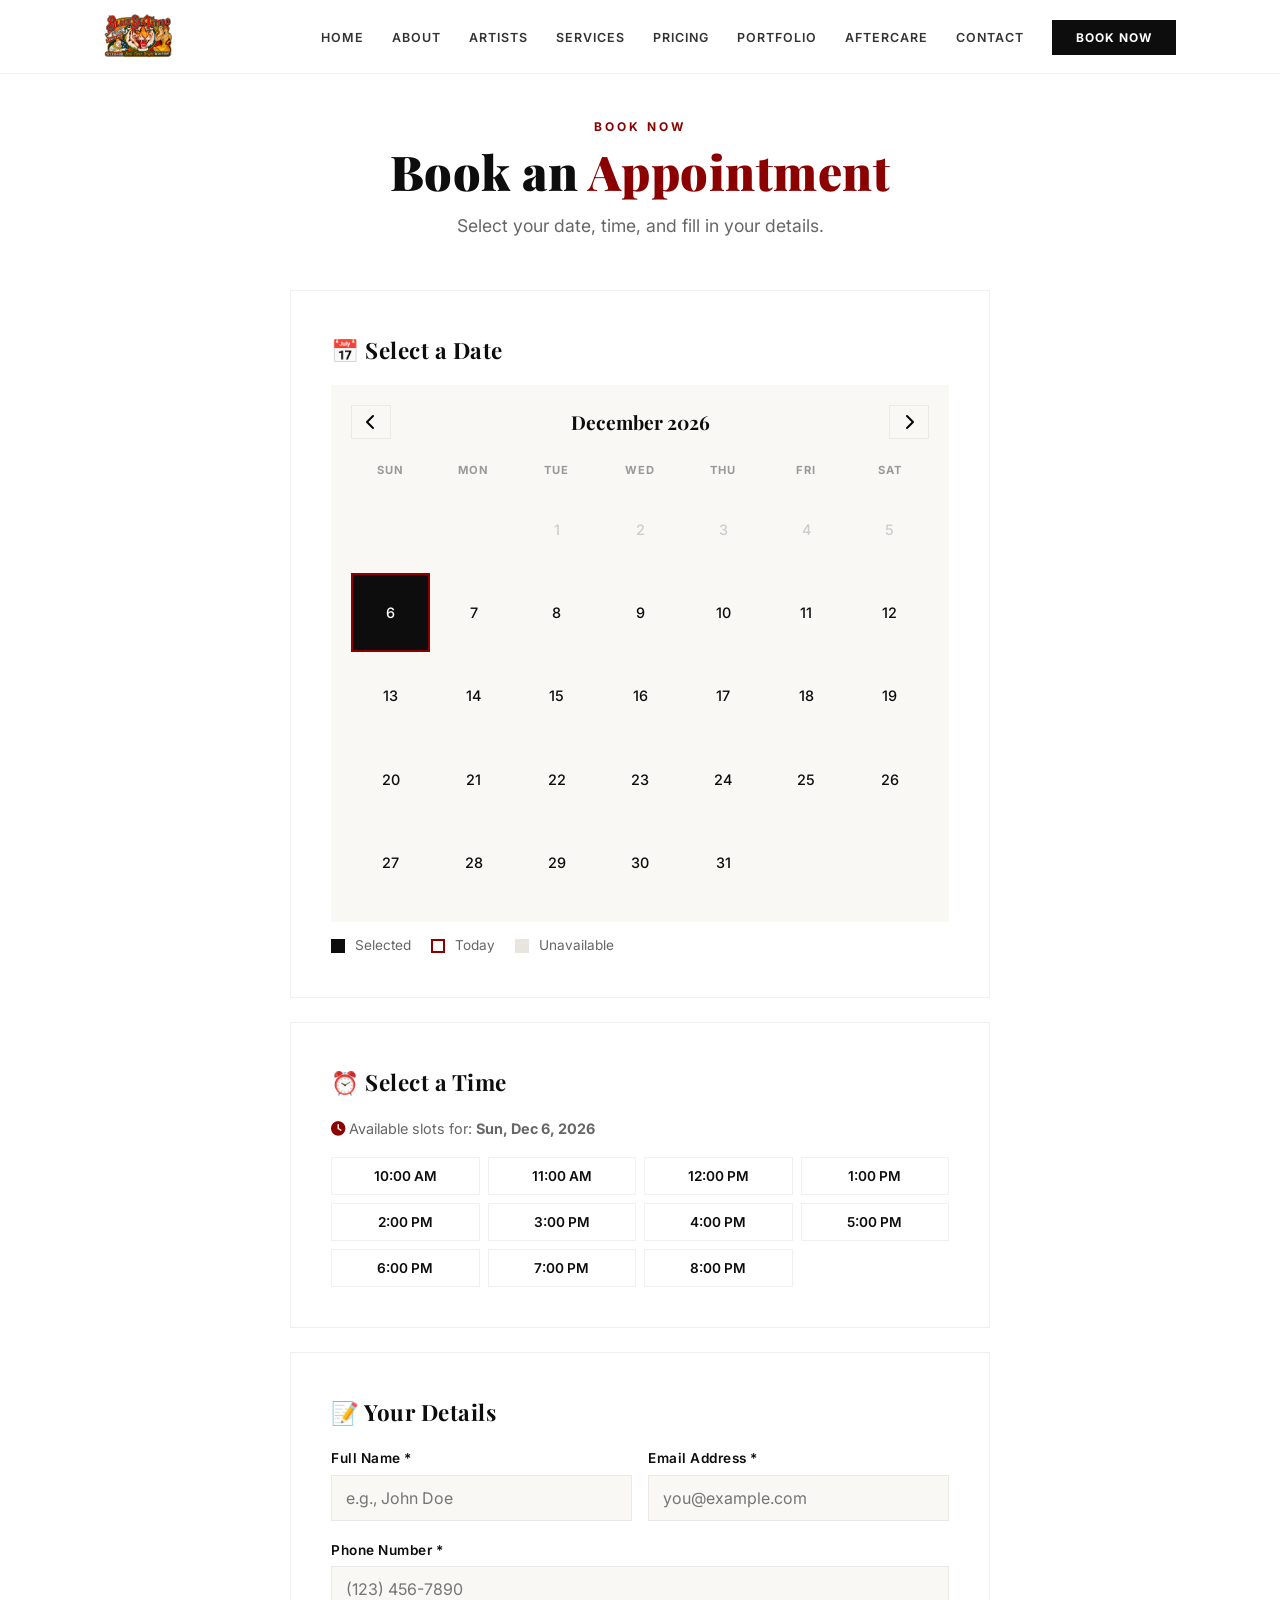
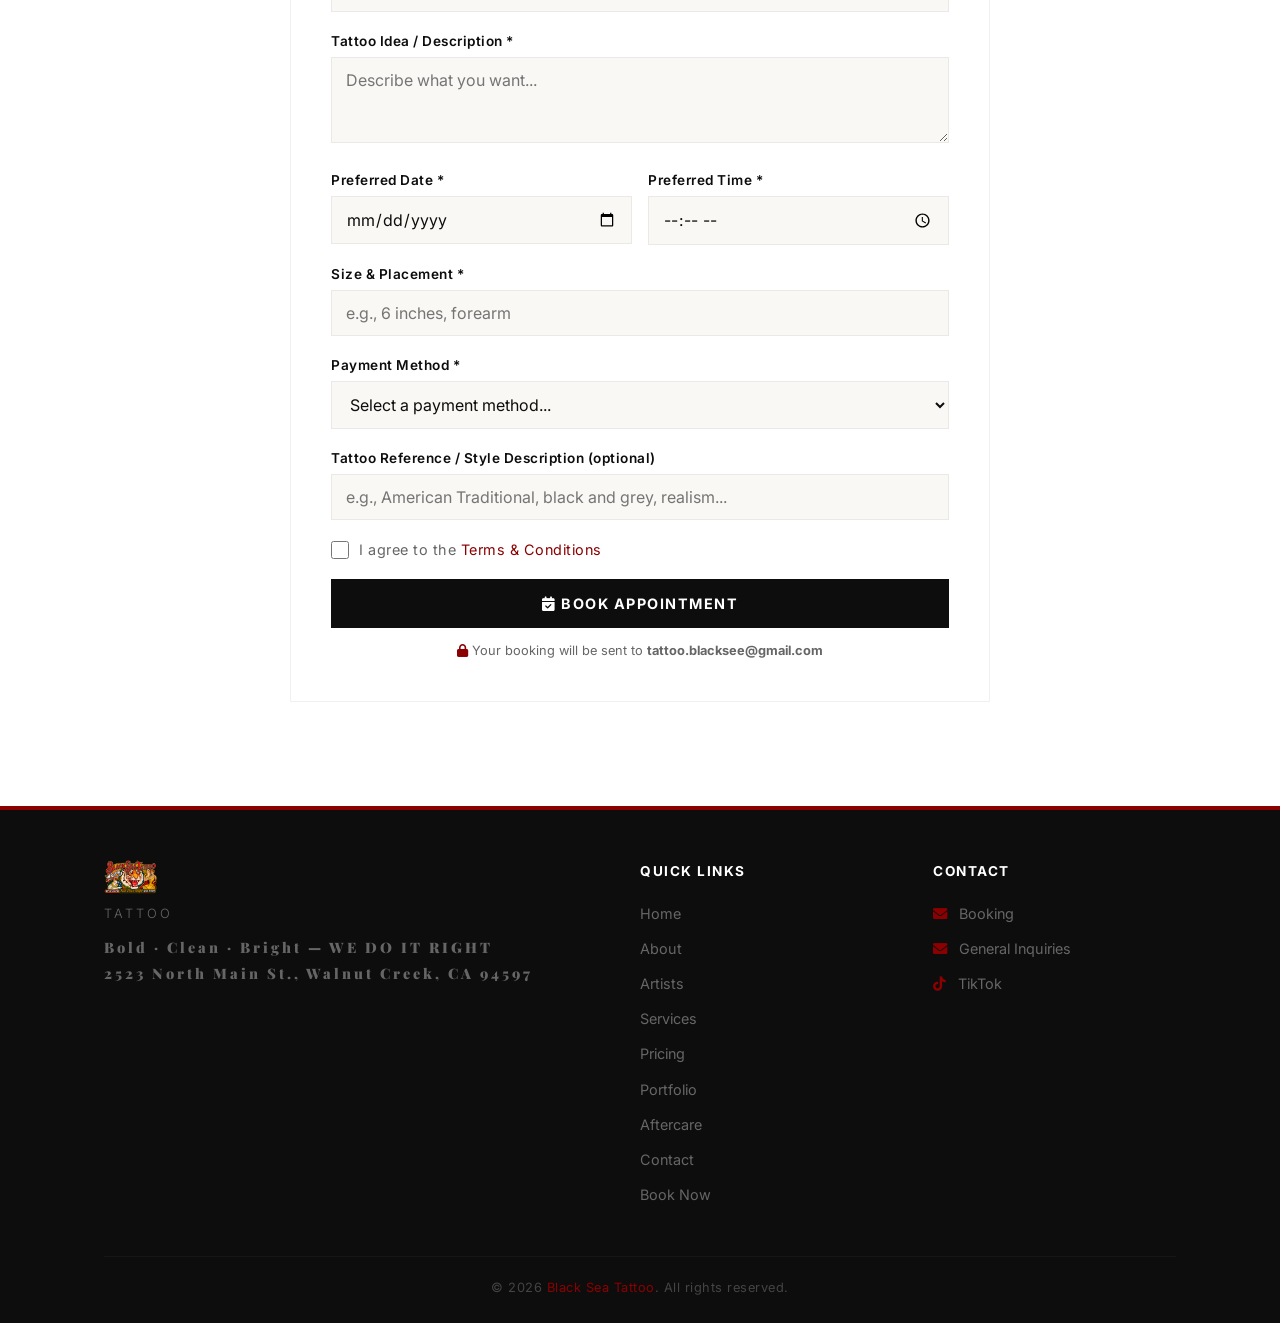
==== commit 44aeb478: "Switch booking form to Netlify and update fields Updated booking form to use Netlify for submissions" ====
--- a/booking.html
+++ b/booking.html
@@ -6,6 +6,96 @@
     <title>Black Sea Tattoo — Book Appointment</title>
     <link rel="stylesheet" href="https://cdnjs.cloudflare.com/ajax/libs/font-awesome/6.0.0-beta3/css/all.min.css" />
     <link rel="stylesheet" href="style.css" />
+    <style>
+        /* ===== BOOKING PAGE STYLES ===== */
+        .booking-wrapper { max-width: 700px; margin: 0 auto; }
+        .booking-card { background: #ffffff; padding: 40px; border: 1px solid rgba(0,0,0,0.06); margin-bottom: 24px; }
+        .booking-card h3 { font-family: 'Playfair Display', Georgia, serif; font-size: 1.4rem; color: #0d0d0d; margin-bottom: 16px; }
+        .booking-card .form-group { margin-bottom: 18px; }
+        .booking-card label { display: block; font-family: 'Inter', sans-serif; font-weight: 600; font-size: 0.85rem; color: #0d0d0d; margin-bottom: 4px; letter-spacing: 0.5px; }
+        .booking-card input, .booking-card select, .booking-card textarea { width: 100%; padding: 12px 14px; background: #faf8f5; border: 1px solid rgba(0,0,0,0.06); border-radius: 0; color: #0d0d0d; font-size: 1rem; font-family: 'Inter', sans-serif; transition: border-color 0.3s ease; }
+        .booking-card input:focus, .booking-card select:focus, .booking-card textarea:focus { outline: none; border-color: #8b0000; }
+        .booking-card .form-row { display: grid; grid-template-columns: 1fr 1fr; gap: 16px; }
+        .booking-card .terms-check { display: flex; align-items: center; gap: 10px; margin: 16px 0; }
+        .booking-card .terms-check input[type="checkbox"] { width: 18px; height: 18px; accent-color: #8b0000; margin: 0; }
+        .booking-card .terms-check label { font-weight: 400; font-size: 0.9rem; color: #666; margin: 0; }
+        .booking-card .terms-check label a { color: #8b0000; }
+        .btn-primary { display: inline-block; background: #0d0d0d; color: #fff; padding: 16px 40px; border: none; border-radius: 0; font-family: 'Inter', sans-serif; font-weight: 700; font-size: 0.9rem; letter-spacing: 1.5px; text-transform: uppercase; cursor: pointer; transition: all 0.3s ease; width: 100%; text-align: center; }
+        .btn-primary:hover { background: #8b0000; transform: translateY(-3px); box-shadow: 0 12px 40px rgba(139,0,0,0.25); }
+        .section-tag { font-size: 0.75rem; font-weight: 700; text-transform: uppercase; letter-spacing: 3px; color: #8b0000; display: inline-block; margin-bottom: 8px; }
+        .section-title { font-size: 3rem; font-weight: 900; color: #0d0d0d; line-height: 1.1; margin-bottom: 12px; }
+        .section-title span { color: #8b0000; }
+        .section-subtitle { font-size: 1.1rem; color: #666; max-width: 580px; margin: 0 auto 48px; text-align: center; font-weight: 400; line-height: 1.8; }
+        .calendar-section { background: #faf8f5; padding: 20px; }
+        .calendar-header { display: flex; justify-content: space-between; align-items: center; margin-bottom: 16px; }
+        .calendar-header .month-year { font-family: 'Playfair Display', Georgia, serif; font-size: 1.2rem; font-weight: 700; color: #0d0d0d; }
+        .calendar-header .nav-btn { background: none; border: 1px solid rgba(0,0,0,0.06); padding: 6px 14px; cursor: pointer; transition: all 0.3s ease; font-size: 1rem; font-family: 'Inter', sans-serif; }
+        .calendar-header .nav-btn:hover { border-color: #8b0000; color: #8b0000; }
+        .calendar-grid { display: grid; grid-template-columns: repeat(7, 1fr); gap: 4px; }
+        .calendar-grid .day-name { text-align: center; font-size: 0.7rem; font-weight: 700; color: #999; padding: 6px 0; text-transform: uppercase; letter-spacing: 1px; font-family: 'Inter', sans-serif; }
+        .calendar-grid .day-btn { aspect-ratio: 1; border: none; border-radius: 0; background: transparent; color: #0d0d0d; font-weight: 500; cursor: pointer; transition: all 0.2s ease; font-size: 0.9rem; display: flex; align-items: center; justify-content: center; font-family: 'Inter', sans-serif; }
+        .calendar-grid .day-btn:hover:not(.empty):not(.disabled) { background: #e8e5df; }
+        .calendar-grid .day-btn.empty { cursor: default; }
+        .calendar-grid .day-btn.disabled { color: #ccc; cursor: not-allowed; }
+        .calendar-grid .day-btn.selected { background: #0d0d0d; color: #fff; }
+        .calendar-grid .day-btn.today { border: 2px solid #8b0000; }
+        .time-slots { display: grid; grid-template-columns: repeat(4, 1fr); gap: 8px; margin-top: 16px; }
+        .time-btn { padding: 10px; border: 1px solid rgba(0,0,0,0.06); background: #ffffff; color: #0d0d0d; font-weight: 600; font-size: 0.85rem; cursor: pointer; transition: all 0.3s ease; font-family: 'Inter', sans-serif; }
+        .time-btn:hover:not(.blocked):not(.selected-time) { border-color: #8b0000; background: #faf8f5; }
+        .time-btn.blocked { opacity: 0.3; cursor: not-allowed; text-decoration: line-through; }
+        .time-btn.selected-time { background: #0d0d0d; color: #fff; border-color: #0d0d0d; }
+        .confirmation-box { margin-top: 20px; padding: 16px 20px; background: #f0f7f0; border: 1px solid #22c55e; display: none; align-items: center; justify-content: space-between; flex-wrap: wrap; gap: 12px; }
+        .confirmation-box.show { display: flex; }
+        .confirmation-box .info { display: flex; align-items: center; gap: 12px; }
+        .confirmation-box .info i { color: #22c55e; font-size: 1.2rem; }
+        .confirmation-box .info .details { font-size: 0.95rem; }
+        .confirmation-box .info .details strong { color: #0d0d0d; }
+        .confirmation-box .btn-cancel { background: #f0f0f0; border: none; color: #8b0000; padding: 6px 18px; font-size: 0.8rem; font-weight: 600; cursor: pointer; transition: all 0.3s ease; font-family: 'Inter', sans-serif; }
+        .confirmation-box .btn-cancel:hover { background: #e0e0e0; }
+
+        /* ===== NAV ===== */
+        nav { position: fixed; top: 0; left: 0; width: 100%; background: rgba(255,255,255,0.97); backdrop-filter: blur(12px); border-bottom: 1px solid rgba(0,0,0,0.06); z-index: 1000; padding: 14px 0; }
+        .nav-container { display: flex; justify-content: space-between; align-items: center; max-width: 1120px; margin: 0 auto; padding: 0 24px; }
+        .nav-logo img { height: 45px; width: auto; }
+        .nav-links { display: flex; gap: 28px; list-style: none; align-items: center; }
+        .nav-links a { font-family: 'Inter', sans-serif; font-size: 0.78rem; font-weight: 600; color: #333; letter-spacing: 1px; text-transform: uppercase; transition: color 0.3s ease; }
+        .nav-links a:hover { color: #8b0000; }
+        .nav-links .btn-nav { background: #0d0d0d; color: #fff; padding: 10px 24px; border-radius: 0; font-weight: 700; font-size: 0.75rem; letter-spacing: 1px; }
+        .nav-links .btn-nav:hover { background: #8b0000; color: #fff; }
+        .hamburger { display: none; flex-direction: column; gap: 5px; background: none; border: none; cursor: pointer; padding: 4px; }
+        .hamburger span { width: 28px; height: 2px; background: #0d0d0d; border-radius: 2px; transition: all 0.3s ease; }
+
+        /* ===== FOOTER ===== */
+        footer { background: #0d0d0d; padding: 50px 0 24px; border-top: 4px solid #8b0000; }
+        .footer-grid { display: grid; grid-template-columns: 2fr 1fr 1fr; gap: 50px; margin-bottom: 40px; }
+        .footer-brand { font-family: 'Playfair Display', Georgia, serif; font-size: 1.8rem; font-weight: 900; color: #fff; letter-spacing: 3px; }
+        .footer-brand .tagline { font-size: 0.9rem; color: #666; font-weight: 300; display: block; letter-spacing: 3px; font-family: 'Inter', sans-serif; }
+        .footer-brand p { color: #666; font-size: 0.9rem; margin-top: 12px; line-height: 1.8; }
+        footer h4 { font-family: 'Inter', sans-serif; font-size: 0.85rem; font-weight: 700; color: #fff; text-transform: uppercase; letter-spacing: 1.5px; margin-bottom: 16px; }
+        .footer-links { list-style: none; }
+        .footer-links li { margin-bottom: 8px; }
+        .footer-links a { color: #666; font-size: 0.9rem; transition: color 0.3s ease; }
+        .footer-links a:hover { color: #8b0000; }
+        .footer-links a i { margin-right: 8px; color: #8b0000; }
+        .footer-bottom { border-top: 1px solid rgba(255,255,255,0.04); padding-top: 20px; text-align: center; color: #444; font-size: 0.8rem; letter-spacing: 0.5px; }
+        .footer-bottom span { color: #8b0000; }
+
+        @media (max-width: 768px) {
+            .nav-links { display: none; flex-direction: column; background: #ffffff; position: absolute; top: 64px; left: 0; width: 100%; padding: 24px; border-bottom: 1px solid rgba(0,0,0,0.06); gap: 16px; text-align: center; }
+            .nav-links.open { display: flex; }
+            .hamburger { display: flex; }
+            .booking-card .form-row { grid-template-columns: 1fr; }
+            .booking-card { padding: 24px; }
+            .time-slots { grid-template-columns: repeat(3, 1fr); }
+            .section-title { font-size: 2rem; }
+            .footer-grid { grid-template-columns: 1fr; gap: 30px; }
+        }
+        @media (max-width: 480px) {
+            .time-slots { grid-template-columns: repeat(2, 1fr); }
+            .booking-card { padding: 16px; }
+            .section-title { font-size: 1.6rem; }
+        }
+    </style>
 </head>
 <body>
 
@@ -13,7 +103,7 @@
     <nav>
         <div class="nav-container">
             <div class="nav-logo">
-                <img src="assets/images/logo.png" alt="Black Sea Tattoo" style="height:45px; width:auto;" />
+                <img src="assets/images/logo.png" alt="Black Sea Tattoo" />
             </div>
             <button class="hamburger" id="hamburger" aria-label="Menu">
                 <span></span><span></span><span></span>
@@ -91,7 +181,9 @@
                 </div>
 
                 <!-- ===== BOOKING FORM ===== -->
+                <!-- ✅ PURE NETLIFY FORM — NO FORMSPREE! -->
                 <form class="booking-card" id="bookingForm" name="booking" method="POST" data-netlify="true">
+
                     <input type="hidden" name="form-name" value="booking" />
 
                     <h3 style="font-family:'Playfair Display',Georgia,serif; color:#0d0d0d; margin-bottom:16px;">📝 Your Details</h3>
@@ -145,22 +237,16 @@
                         </select>
                     </div>
 
-                    <!-- Gift Card Upload -->
+                    <!-- Gift Card Details -->
                     <div class="form-group" id="giftCardGroup" style="display:none;">
-                        <label for="giftCardUpload">Upload Gift Card Image *</label>
-                        <input type="file" id="giftCardUpload" name="giftCardUpload" accept="image/*" />
-                        <p style="color:#666; font-size:0.8rem; margin-top:4px;">
-                            <i class="fas fa-info-circle"></i> Please upload a clear photo of your gift card
-                        </p>
-                    </div>
-
-                    <!-- Reference Upload -->
+                        <label for="giftCardDetails">Gift Card Details</label>
+                        <input type="text" id="giftCardDetails" name="giftCardDetails" placeholder="Enter gift card number, store, amount..." />
+                    </div>
+
+                    <!-- Reference Description -->
                     <div class="form-group">
-                        <label for="referenceUpload">Tattoo Style / Sample (optional)</label>
-                        <input type="file" id="referenceUpload" name="referenceUpload" accept="image/*" />
-                        <p style="color:#666; font-size:0.8rem; margin-top:4px;">
-                            <i class="fas fa-info-circle"></i> Upload a reference image if you have one
-                        </p>
+                        <label for="referenceDetails">Tattoo Reference / Style Description (optional)</label>
+                        <input type="text" id="referenceDetails" name="referenceDetails" placeholder="e.g., American Traditional, black and grey, realism..." />
                     </div>
 
                     <div class="terms-check">
@@ -170,7 +256,7 @@
                         </label>
                     </div>
 
-                    <button type="submit" class="btn-primary" style="width:100%;">
+                    <button type="submit" class="btn-primary">
                         <i class="fas fa-calendar-check"></i> Book Appointment
                     </button>
 
@@ -227,6 +313,251 @@
         </div>
     </footer>
 
-    <script src="script.js"></script>
+    <script>
+        // ============================================================
+        // BOOKING CALENDAR — AVAILABILITY SYSTEM
+        // ============================================================
+
+        const TIME_SLOTS = [];
+        for (let h = 10; h <= 20; h++) {
+            const hour = h > 12 ? h - 12 : h;
+            const ampm = h >= 12 ? 'PM' : 'AM';
+            TIME_SLOTS.push(`${hour}:00 ${ampm}`);
+        }
+
+        const bookings = {};
+
+        let currentDate = new Date();
+        let currentMonth = currentDate.getMonth();
+        let currentYear = currentDate.getFullYear();
+        let selectedDateStr = null;
+        let selectedTime = null;
+
+        const monthYearEl = document.getElementById('monthYear');
+        const calendarGrid = document.getElementById('calendarGrid');
+        const timeSlotsContainer = document.getElementById('timeSlotsContainer');
+        const selectedDateDisplay = document.getElementById('selectedDateDisplay');
+        const confirmationBox = document.getElementById('confirmationBox');
+        const confirmDate = document.getElementById('confirmDate');
+        const confirmTime = document.getElementById('confirmTime');
+        const cancelBtn = document.getElementById('cancelBooking');
+
+        function pad(n) { return n < 10 ? '0' + n : '' + n; }
+
+        function formatDateKey(year, month, day) {
+            return `${year}-${pad(month + 1)}-${pad(day)}`;
+        }
+
+        function getBlockedSlots(dateKey) {
+            return new Set(bookings[dateKey] || []);
+        }
+
+        function isSlotAvailable(dateKey, slot) {
+            return !getBlockedSlots(dateKey).has(slot);
+        }
+
+        function getSelectedDateDisplay() {
+            if (!selectedDateStr) return 'No date selected';
+            const parts = selectedDateStr.split('-');
+            const d = new Date(parts[0], parts[1] - 1, parts[2]);
+            return d.toLocaleDateString('en-US', { weekday: 'short', month: 'short', day: 'numeric', year: 'numeric' });
+        }
+
+        function renderCalendar() {
+            const firstDay = new Date(currentYear, currentMonth, 1).getDay();
+            const daysInMonth = new Date(currentYear, currentMonth + 1, 0).getDate();
+            const today = new Date();
+            const todayStr = formatDateKey(today.getFullYear(), today.getMonth(), today.getDate());
+
+            monthYearEl.textContent = new Date(currentYear, currentMonth).toLocaleDateString('en-US', {
+                month: 'long',
+                year: 'numeric'
+            });
+
+            let html = '';
+            const dayNames = ['Sun', 'Mon', 'Tue', 'Wed', 'Thu', 'Fri', 'Sat'];
+            dayNames.forEach(name => {
+                html += `<div class="day-name">${name}</div>`;
+            });
+
+            for (let i = 0; i < firstDay; i++) {
+                html += `<div class="day-btn empty"></div>`;
+            }
+
+            for (let d = 1; d <= daysInMonth; d++) {
+                const dateKey = formatDateKey(currentYear, currentMonth, d);
+                const isToday = dateKey === todayStr;
+                const isSelected = dateKey === selectedDateStr;
+                const thisDate = new Date(currentYear, currentMonth, d);
+                const isPast = thisDate < new Date(today.getFullYear(), today.getMonth(), today.getDate());
+
+                let classes = 'day-btn';
+                if (isToday) classes += ' today';
+                if (isSelected) classes += ' selected';
+                if (isPast) classes += ' disabled';
+
+                html += `<button class="${classes}" data-date="${dateKey}" ${isPast ? 'disabled' : ''}>${d}</button>`;
+            }
+
+            calendarGrid.innerHTML = html;
+
+            document.querySelectorAll('.day-btn:not(.empty):not(.disabled)').forEach(btn => {
+                btn.addEventListener('click', function() {
+                    selectedDateStr = this.dataset.date;
+                    if (selectedDateDisplay) {
+                        selectedDateDisplay.textContent = getSelectedDateDisplay();
+                    }
+                    renderCalendar();
+                    renderTimeSlots();
+                    hideConfirmation();
+                });
+            });
+        }
+
+        function renderTimeSlots() {
+            if (!timeSlotsContainer) return;
+
+            if (!selectedDateStr) {
+                timeSlotsContainer.innerHTML = `
+                    <div style="text-align:center; padding:30px 20px; color:#999;">
+                        <p style="margin:0;">Please select a date first</p>
+                    </div>
+                `;
+                return;
+            }
+
+            const blocked = getBlockedSlots(selectedDateStr);
+            const booked = bookings[selectedDateStr] || [];
+
+            let html = `<div class="time-slots">`;
+            TIME_SLOTS.forEach(slot => {
+                const isBlocked = blocked.has(slot);
+                const isBooked = booked.includes(slot);
+                const isSelected = selectedTime === slot && isBooked;
+
+                let classes = 'time-btn';
+                if (isBlocked) classes += ' blocked';
+                if (isSelected) classes += ' selected-time';
+
+                const label = isSelected ? `✓ ${slot}` : slot;
+
+                html += `
+                    <button class="${classes}" data-time="${slot}" ${isBlocked ? 'disabled' : ''}>
+                        ${label}
+                    </button>
+                `;
+            });
+            html += `</div>`;
+            timeSlotsContainer.innerHTML = html;
+
+            document.querySelectorAll('.time-btn:not(.blocked)').forEach(btn => {
+                btn.addEventListener('click', function() {
+                    const slot = this.dataset.time;
+                    bookSlot(slot);
+                });
+            });
+        }
+
+        function bookSlot(slot) {
+            if (!selectedDateStr) return;
+            if (!isSlotAvailable(selectedDateStr, slot)) return;
+
+            if (!bookings[selectedDateStr]) bookings[selectedDateStr] = [];
+            bookings[selectedDateStr].push(slot);
+
+            selectedTime = slot;
+            renderTimeSlots();
+            showConfirmation(slot);
+        }
+
+        function showConfirmation(slot) {
+            if (!confirmationBox) return;
+            const dateDisplay = getSelectedDateDisplay();
+            if (confirmDate) confirmDate.textContent = dateDisplay;
+            if (confirmTime) confirmTime.textContent = slot;
+            confirmationBox.classList.add('show');
+        }
+
+        function hideConfirmation() {
+            if (confirmationBox) confirmationBox.classList.remove('show');
+        }
+
+        if (cancelBtn) {
+            cancelBtn.addEventListener('click', function() {
+                if (!selectedDateStr || !selectedTime) return;
+
+                if (bookings[selectedDateStr]) {
+                    bookings[selectedDateStr] = bookings[selectedDateStr].filter(s => s !== selectedTime);
+                    if (bookings[selectedDateStr].length === 0) {
+                        delete bookings[selectedDateStr];
+                    }
+                }
+
+                selectedTime = null;
+                hideConfirmation();
+                renderTimeSlots();
+            });
+        }
+
+        document.getElementById('prevMonth')?.addEventListener('click', () => {
+            currentMonth--;
+            if (currentMonth < 0) { currentMonth = 11; currentYear--; }
+            renderCalendar();
+        });
+
+        document.getElementById('nextMonth')?.addEventListener('click', () => {
+            currentMonth++;
+            if (currentMonth > 11) { currentMonth = 0; currentYear++; }
+            renderCalendar();
+        });
+
+        // ===== GIFT CARD SHOW/HIDE =====
+        document.getElementById('paymentMethod')?.addEventListener('change', function() {
+            const giftCardGroup = document.getElementById('giftCardGroup');
+            if (this.value === 'Gift Card') {
+                giftCardGroup.style.display = 'block';
+            } else {
+                giftCardGroup.style.display = 'none';
+            }
+        });
+
+        // ===== HAMBURGER TOGGLE =====
+        const hamburger = document.getElementById('hamburger');
+        const navLinks = document.getElementById('navLinks');
+
+        if (hamburger) {
+            hamburger.addEventListener('click', function() {
+                this.classList.toggle('active');
+                navLinks.classList.toggle('open');
+            });
+        }
+
+        document.querySelectorAll('.nav-links a').forEach(link => {
+            link.addEventListener('click', () => {
+                hamburger?.classList.remove('active');
+                navLinks?.classList.remove('open');
+            });
+        });
+
+        // ===== INIT =====
+        renderCalendar();
+
+        const today = new Date();
+        const demoDate = formatDateKey(today.getFullYear(), today.getMonth(), today.getDate() + 1);
+        bookings[demoDate] = ['11:00 AM', '2:00 PM', '4:00 PM'];
+
+        const defaultDate = formatDateKey(today.getFullYear(), today.getMonth(), today.getDate());
+        const todayDate = new Date(today.getFullYear(), today.getMonth(), today.getDate());
+        if (todayDate >= new Date(today.getFullYear(), today.getMonth(), today.getDate())) {
+            selectedDateStr = defaultDate;
+            if (selectedDateDisplay) {
+                selectedDateDisplay.textContent = getSelectedDateDisplay();
+            }
+            renderCalendar();
+            renderTimeSlots();
+        }
+
+        console.log('🖤 Black Sea Tattoo — Booking Page Loaded');
+    </script>
 </body>
-    </html>
+</html>
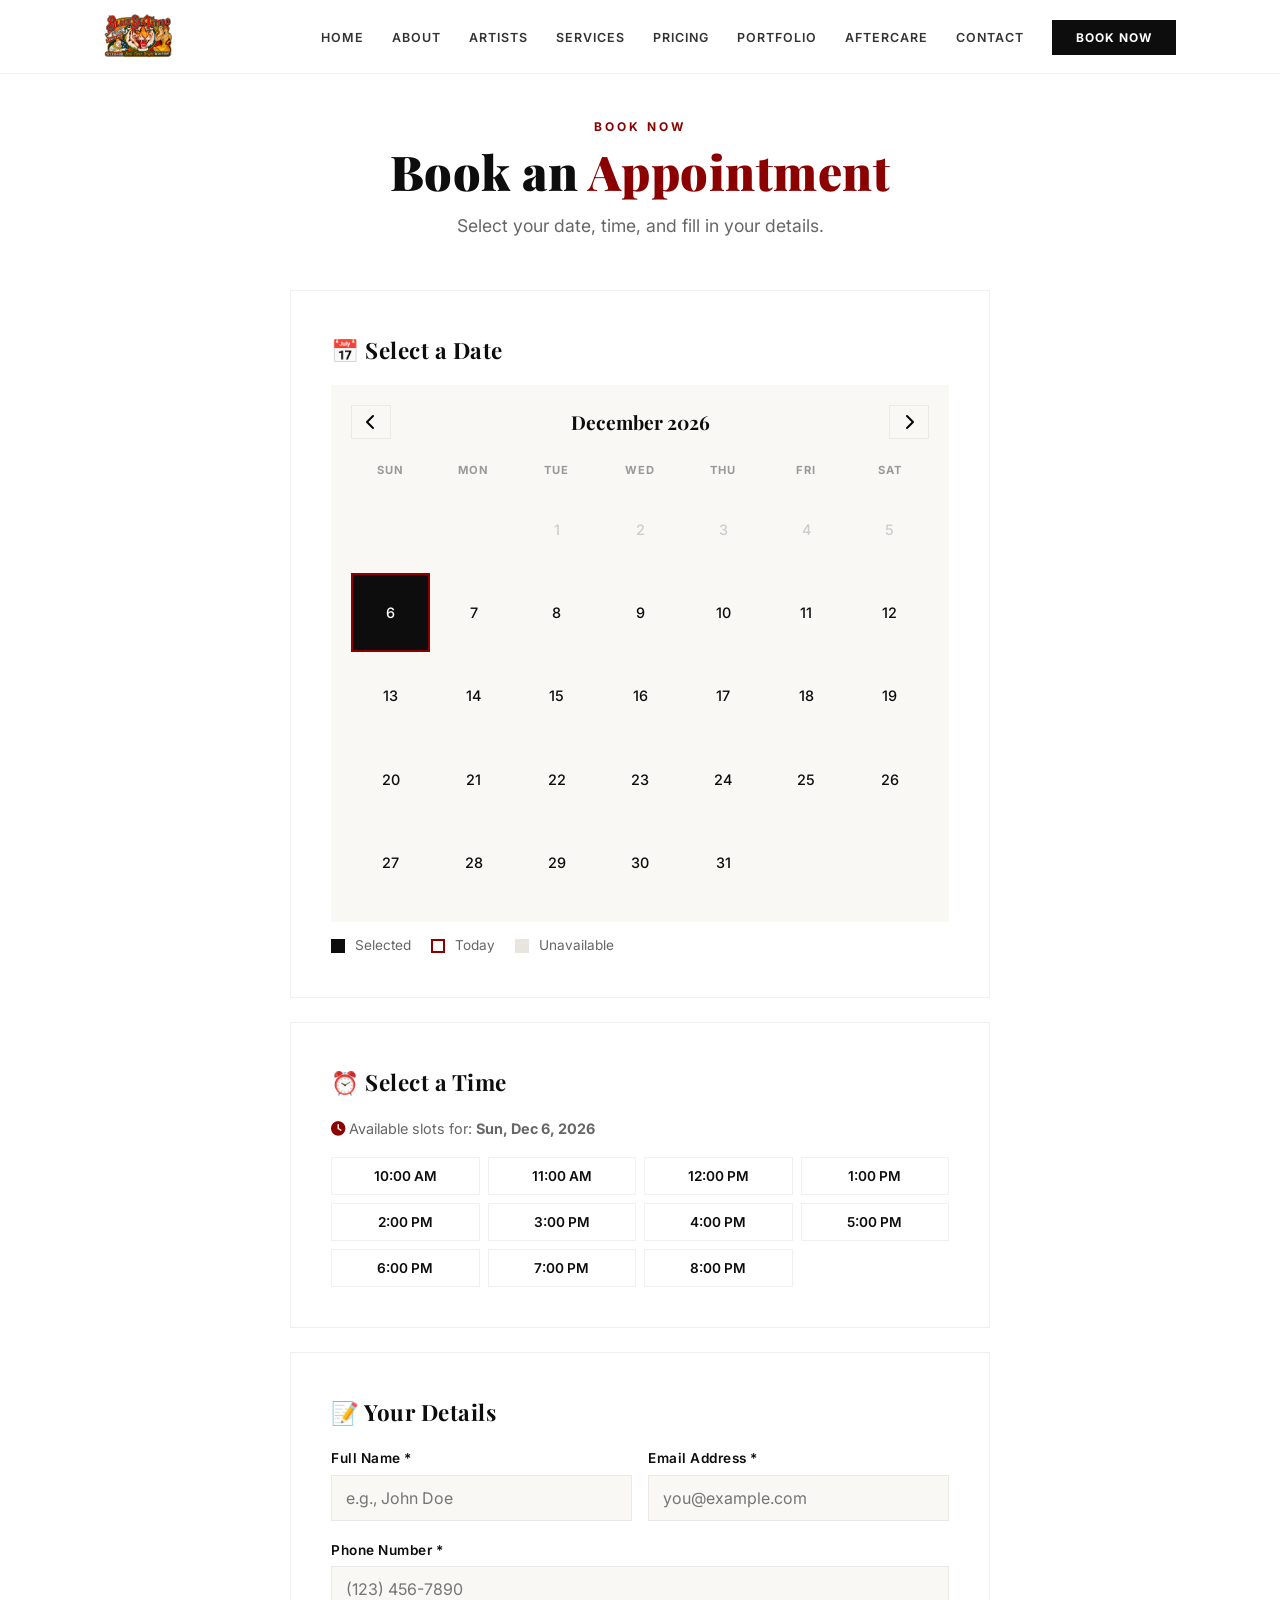
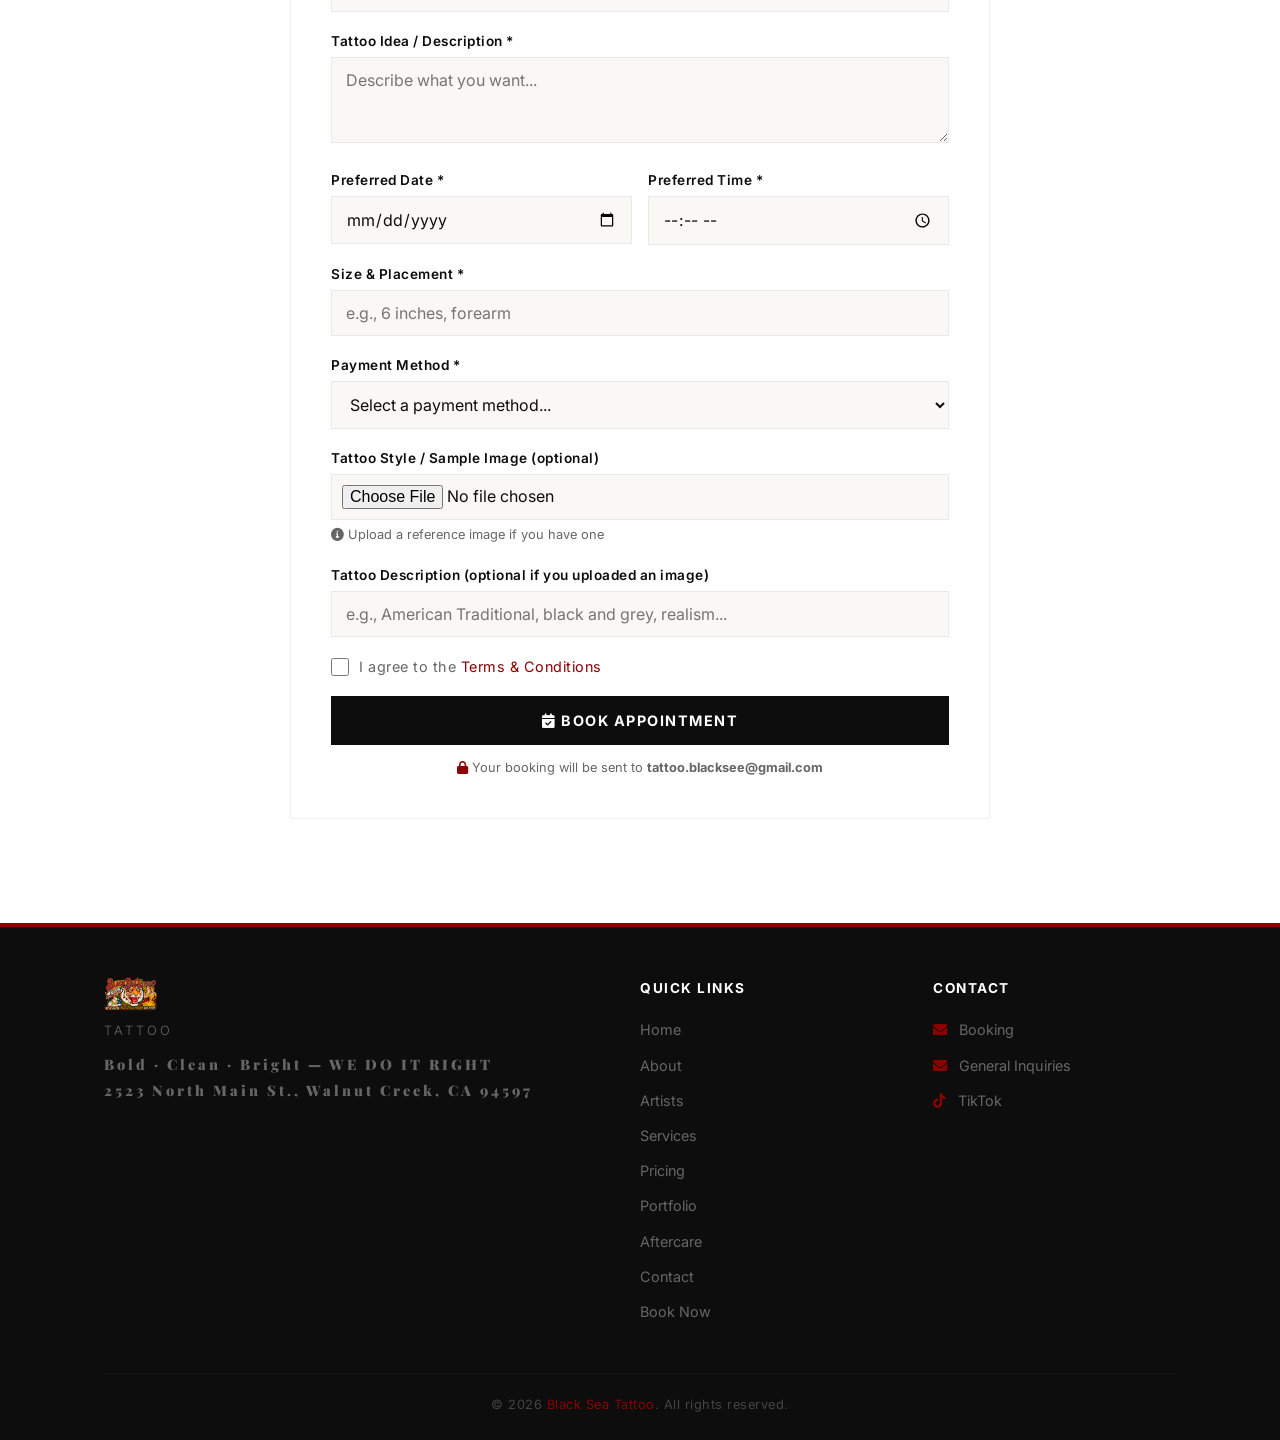
==== commit c7c88c78: "Restore file upload functionality in booking form Restored file uploads for gift card and reference " ====
--- a/booking.html
+++ b/booking.html
@@ -15,6 +15,7 @@
         .booking-card label { display: block; font-family: 'Inter', sans-serif; font-weight: 600; font-size: 0.85rem; color: #0d0d0d; margin-bottom: 4px; letter-spacing: 0.5px; }
         .booking-card input, .booking-card select, .booking-card textarea { width: 100%; padding: 12px 14px; background: #faf8f5; border: 1px solid rgba(0,0,0,0.06); border-radius: 0; color: #0d0d0d; font-size: 1rem; font-family: 'Inter', sans-serif; transition: border-color 0.3s ease; }
         .booking-card input:focus, .booking-card select:focus, .booking-card textarea:focus { outline: none; border-color: #8b0000; }
+        .booking-card input[type="file"] { padding: 10px; background: #faf8f5; }
         .booking-card .form-row { display: grid; grid-template-columns: 1fr 1fr; gap: 16px; }
         .booking-card .terms-check { display: flex; align-items: center; gap: 10px; margin: 16px 0; }
         .booking-card .terms-check input[type="checkbox"] { width: 18px; height: 18px; accent-color: #8b0000; margin: 0; }
@@ -181,8 +182,8 @@
                 </div>
 
                 <!-- ===== BOOKING FORM ===== -->
-                <!-- ✅ PURE NETLIFY FORM — NO FORMSPREE! -->
-                <form class="booking-card" id="bookingForm" name="booking" method="POST" data-netlify="true">
+                <!-- ✅ NETLIFY FORM WITH FILE UPLOADS RESTORED! -->
+                <form class="booking-card" id="bookingForm" name="booking" method="POST" data-netlify="true" enctype="multipart/form-data">
 
                     <input type="hidden" name="form-name" value="booking" />
 
@@ -237,15 +238,33 @@
                         </select>
                     </div>
 
-                    <!-- Gift Card Details -->
+                    <!-- ===== GIFT CARD IMAGE UPLOAD (RESTORED) ===== -->
                     <div class="form-group" id="giftCardGroup" style="display:none;">
-                        <label for="giftCardDetails">Gift Card Details</label>
+                        <label for="giftCardUpload">Upload Gift Card Image *</label>
+                        <input type="file" id="giftCardUpload" name="giftCardUpload" accept="image/*" />
+                        <p style="color:#666; font-size:0.8rem; margin-top:4px;">
+                            <i class="fas fa-info-circle"></i> Please upload a clear photo of your gift card
+                        </p>
+                    </div>
+
+                    <!-- ===== REFERENCE IMAGE UPLOAD (RESTORED) ===== -->
+                    <div class="form-group">
+                        <label for="referenceUpload">Tattoo Style / Sample Image (optional)</label>
+                        <input type="file" id="referenceUpload" name="referenceUpload" accept="image/*" />
+                        <p style="color:#666; font-size:0.8rem; margin-top:4px;">
+                            <i class="fas fa-info-circle"></i> Upload a reference image if you have one
+                        </p>
+                    </div>
+
+                    <!-- ===== GIFT CARD DETAILS (Text backup) ===== -->
+                    <div class="form-group" id="giftCardDetailsGroup" style="display:none;">
+                        <label for="giftCardDetails">Gift Card Details (optional if you uploaded an image)</label>
                         <input type="text" id="giftCardDetails" name="giftCardDetails" placeholder="Enter gift card number, store, amount..." />
                     </div>
 
-                    <!-- Reference Description -->
+                    <!-- ===== REFERENCE DESCRIPTION (Text backup) ===== -->
                     <div class="form-group">
-                        <label for="referenceDetails">Tattoo Reference / Style Description (optional)</label>
+                        <label for="referenceDetails">Tattoo Description (optional if you uploaded an image)</label>
                         <input type="text" id="referenceDetails" name="referenceDetails" placeholder="e.g., American Traditional, black and grey, realism..." />
                     </div>
 
@@ -270,7 +289,7 @@
         </div>
     </section>
 
-    <!-- ===== FOOTER ===== -->
+        <!-- ===== FOOTER ===== -->
     <footer>
         <div class="container">
             <div class="footer-grid">
@@ -514,10 +533,13 @@
         // ===== GIFT CARD SHOW/HIDE =====
         document.getElementById('paymentMethod')?.addEventListener('change', function() {
             const giftCardGroup = document.getElementById('giftCardGroup');
+            const giftCardDetailsGroup = document.getElementById('giftCardDetailsGroup');
             if (this.value === 'Gift Card') {
                 giftCardGroup.style.display = 'block';
+                giftCardDetailsGroup.style.display = 'block';
             } else {
                 giftCardGroup.style.display = 'none';
+                giftCardDetailsGroup.style.display = 'none';
             }
         });
 
